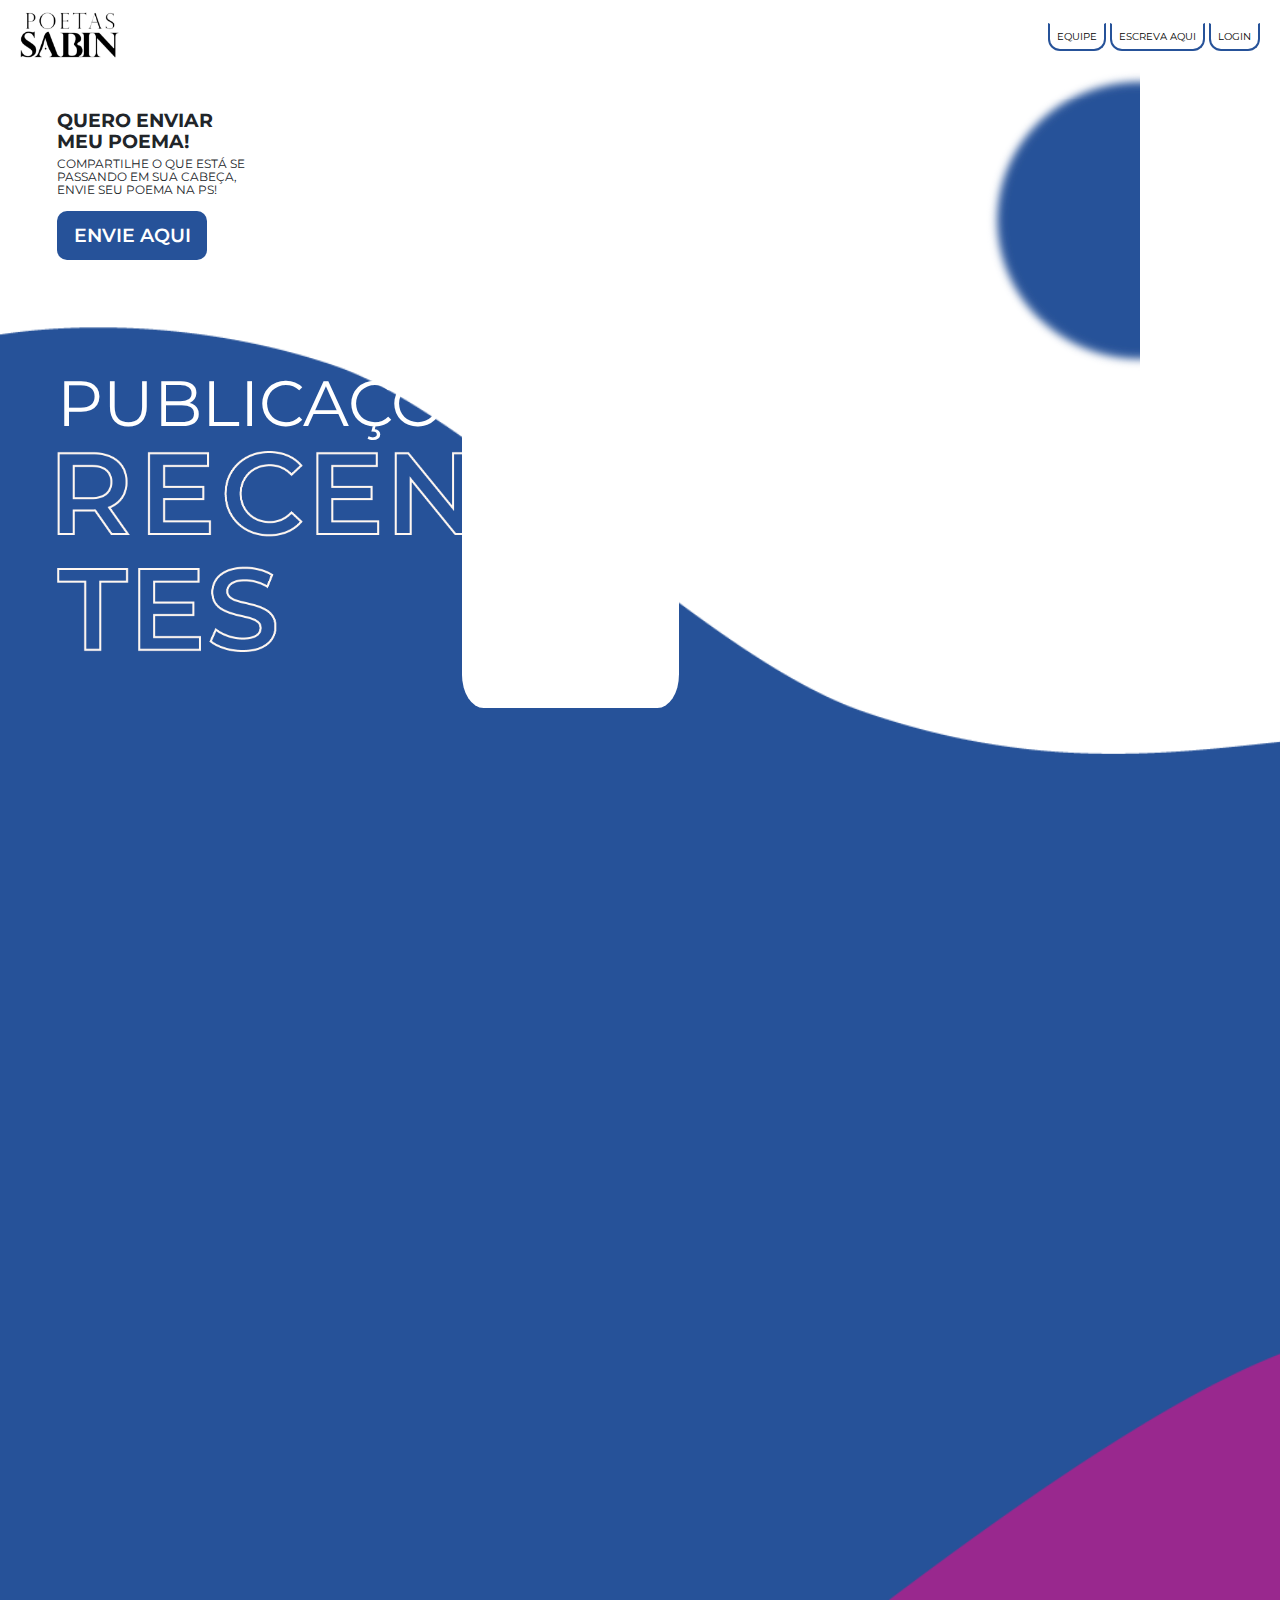
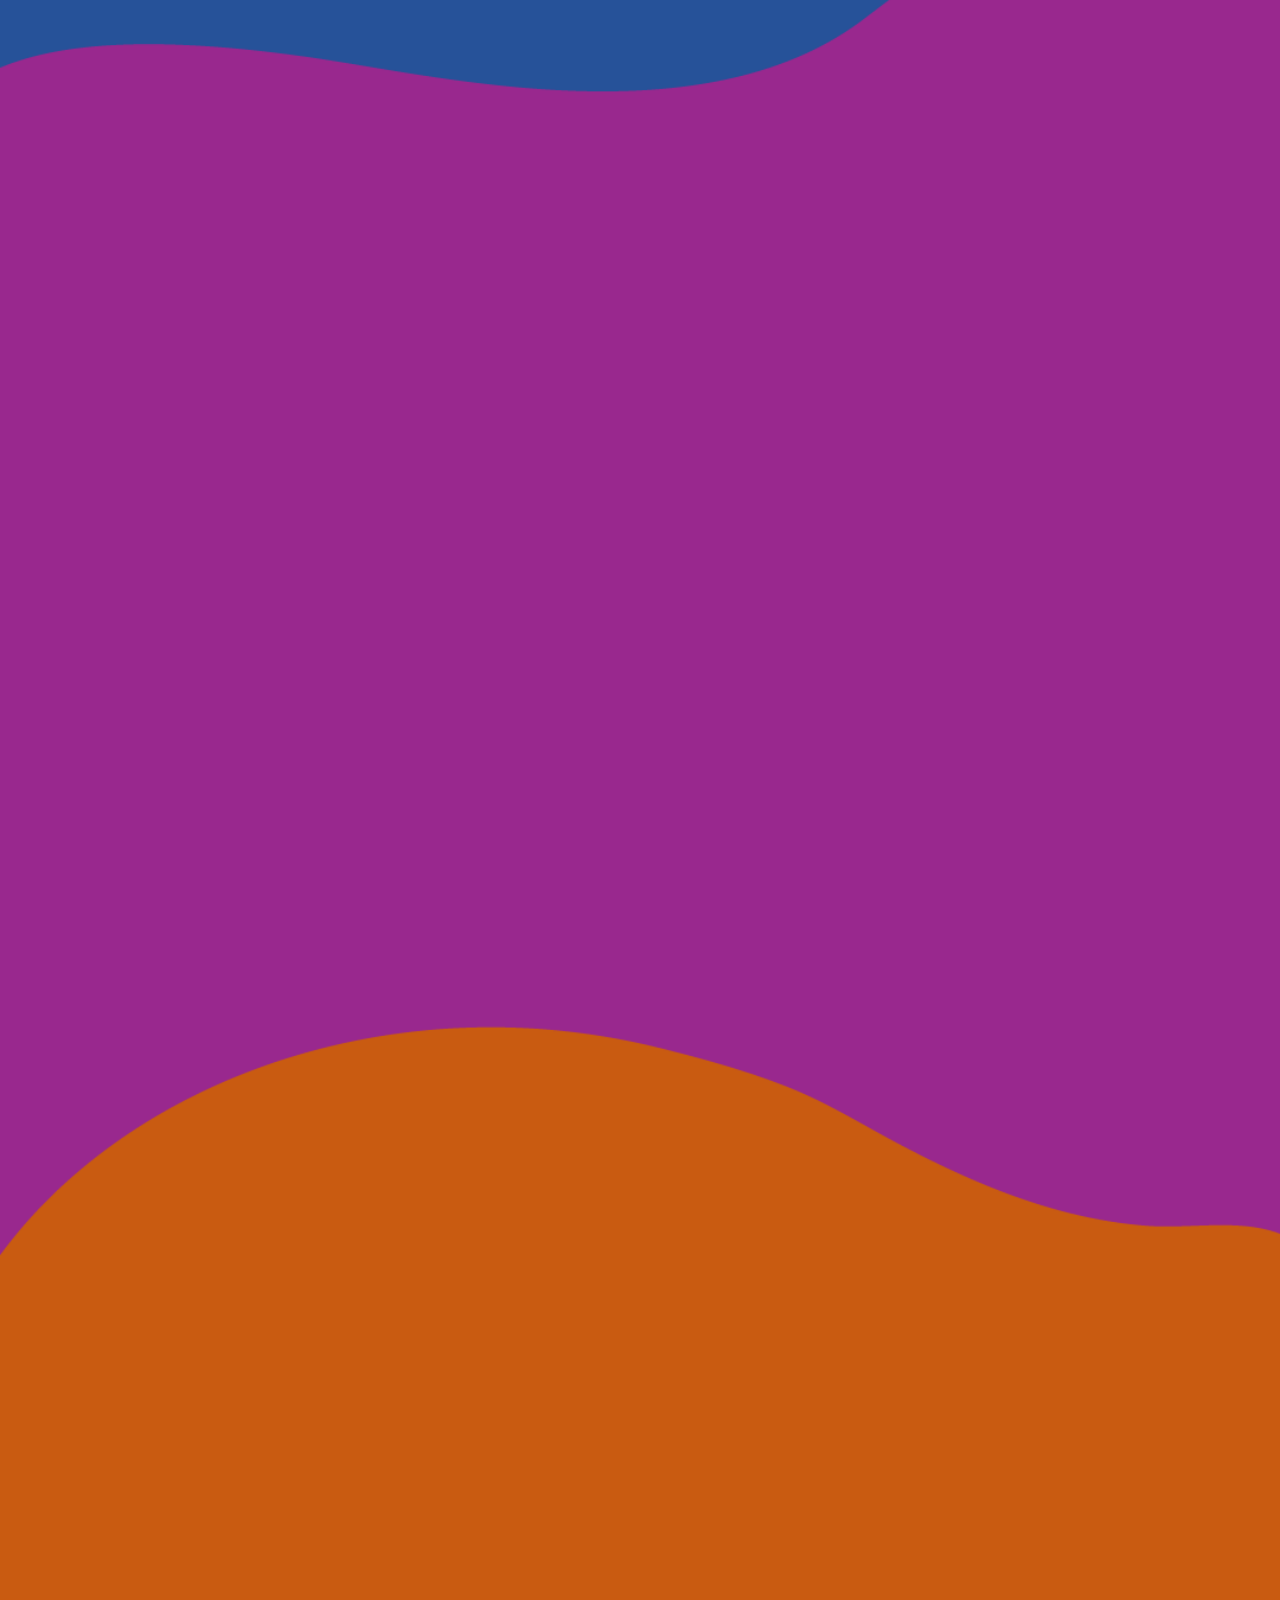
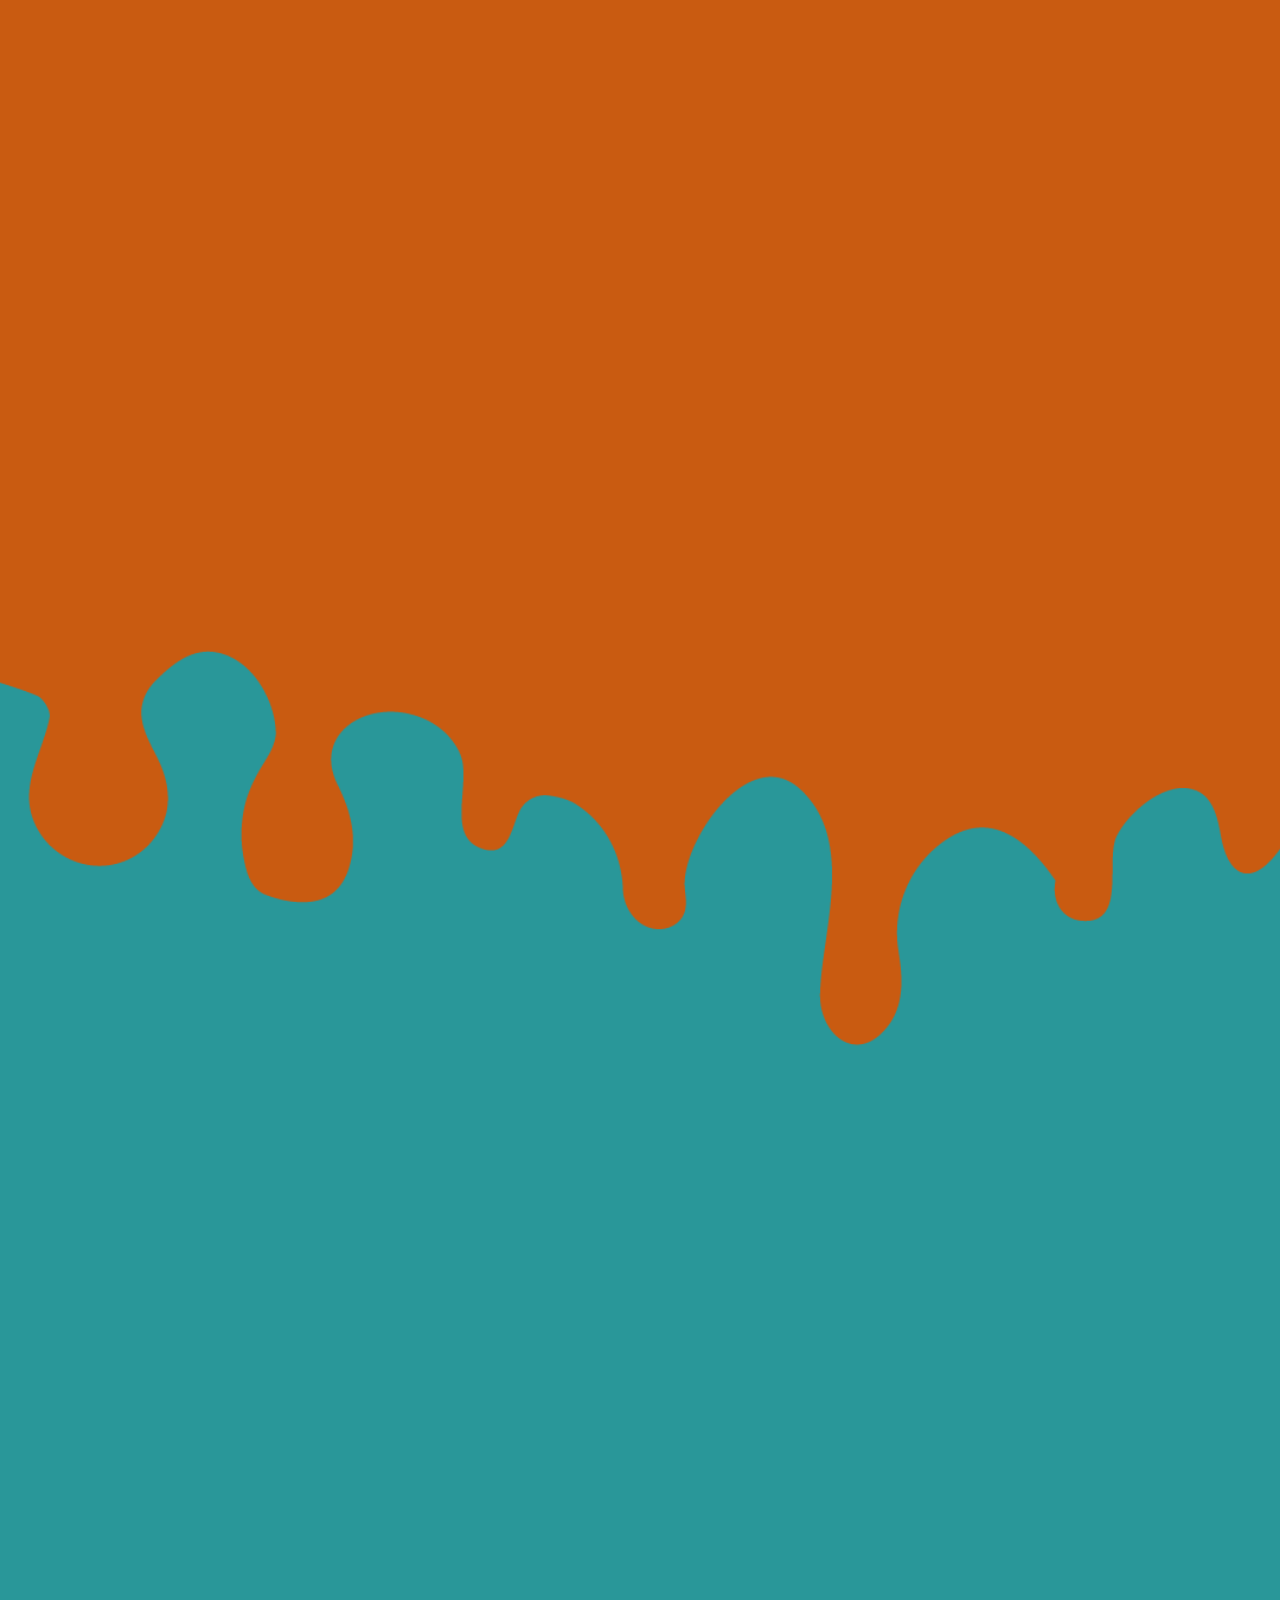
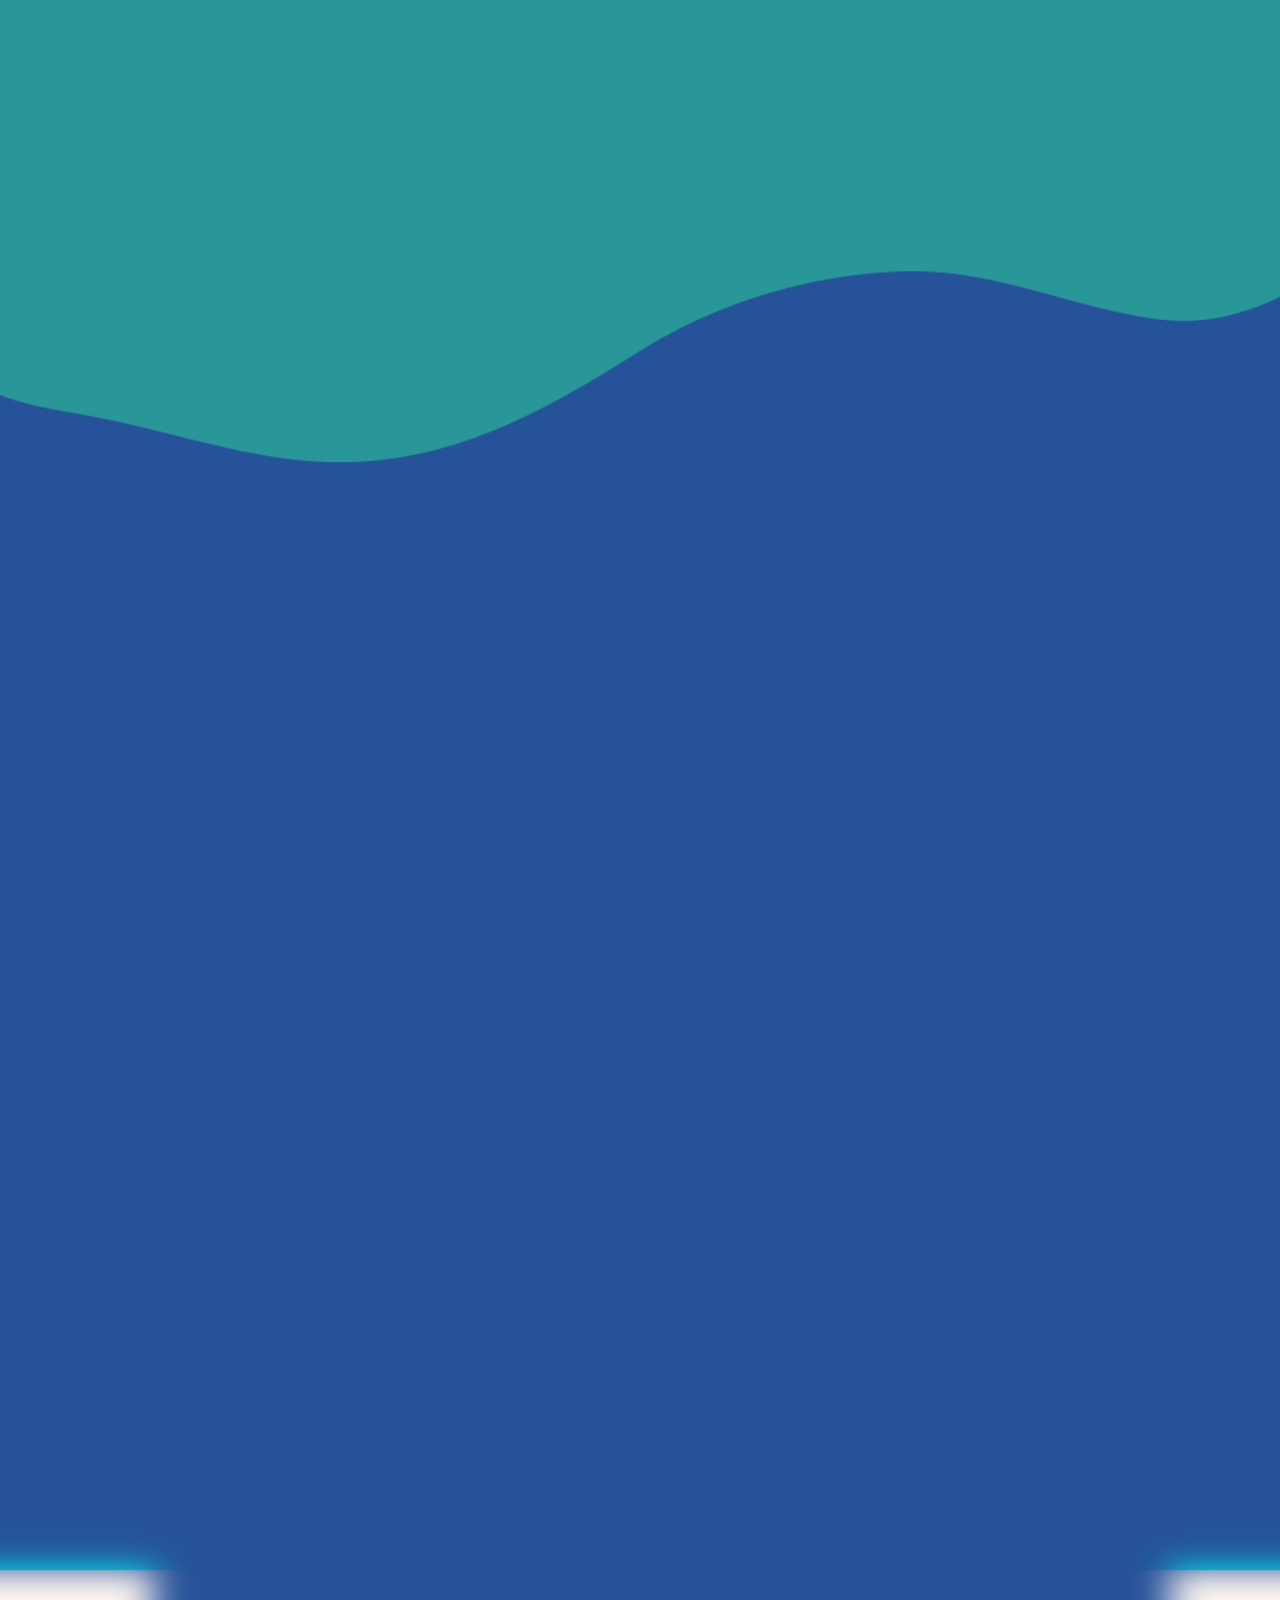
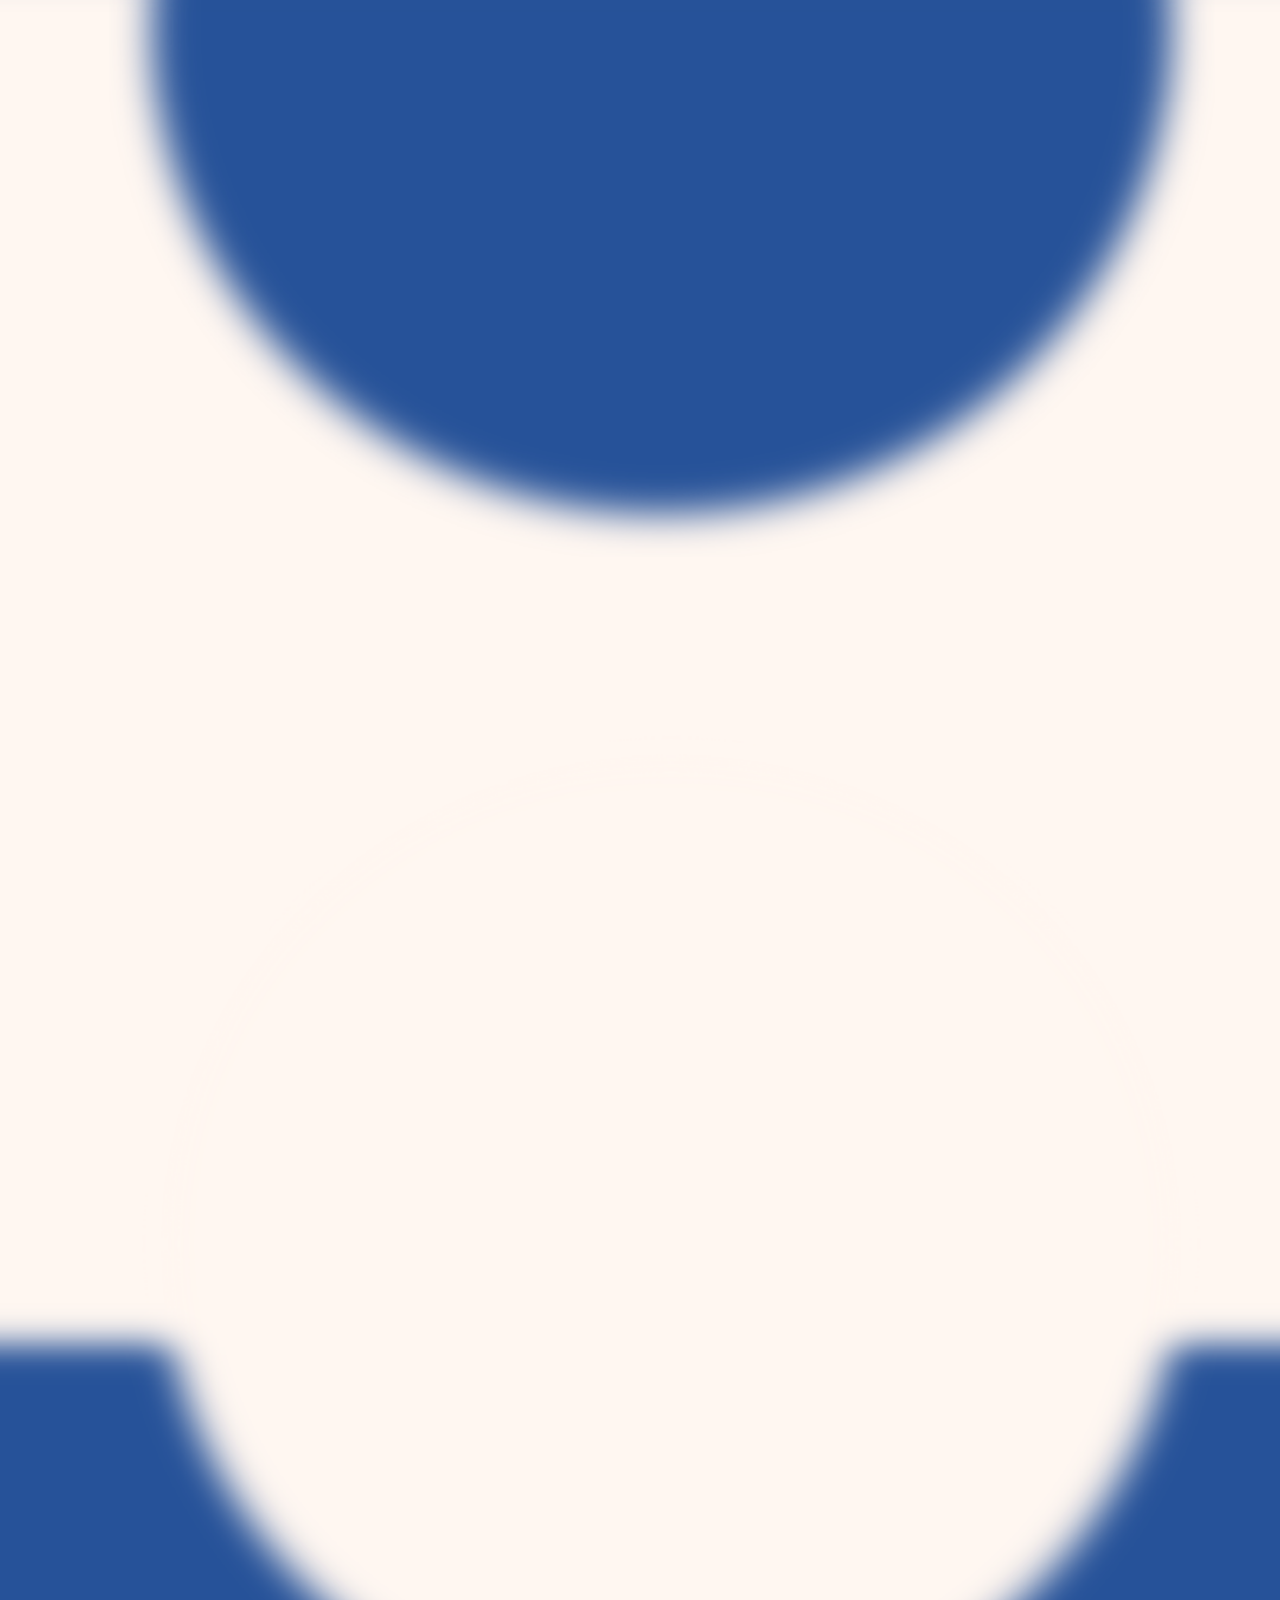
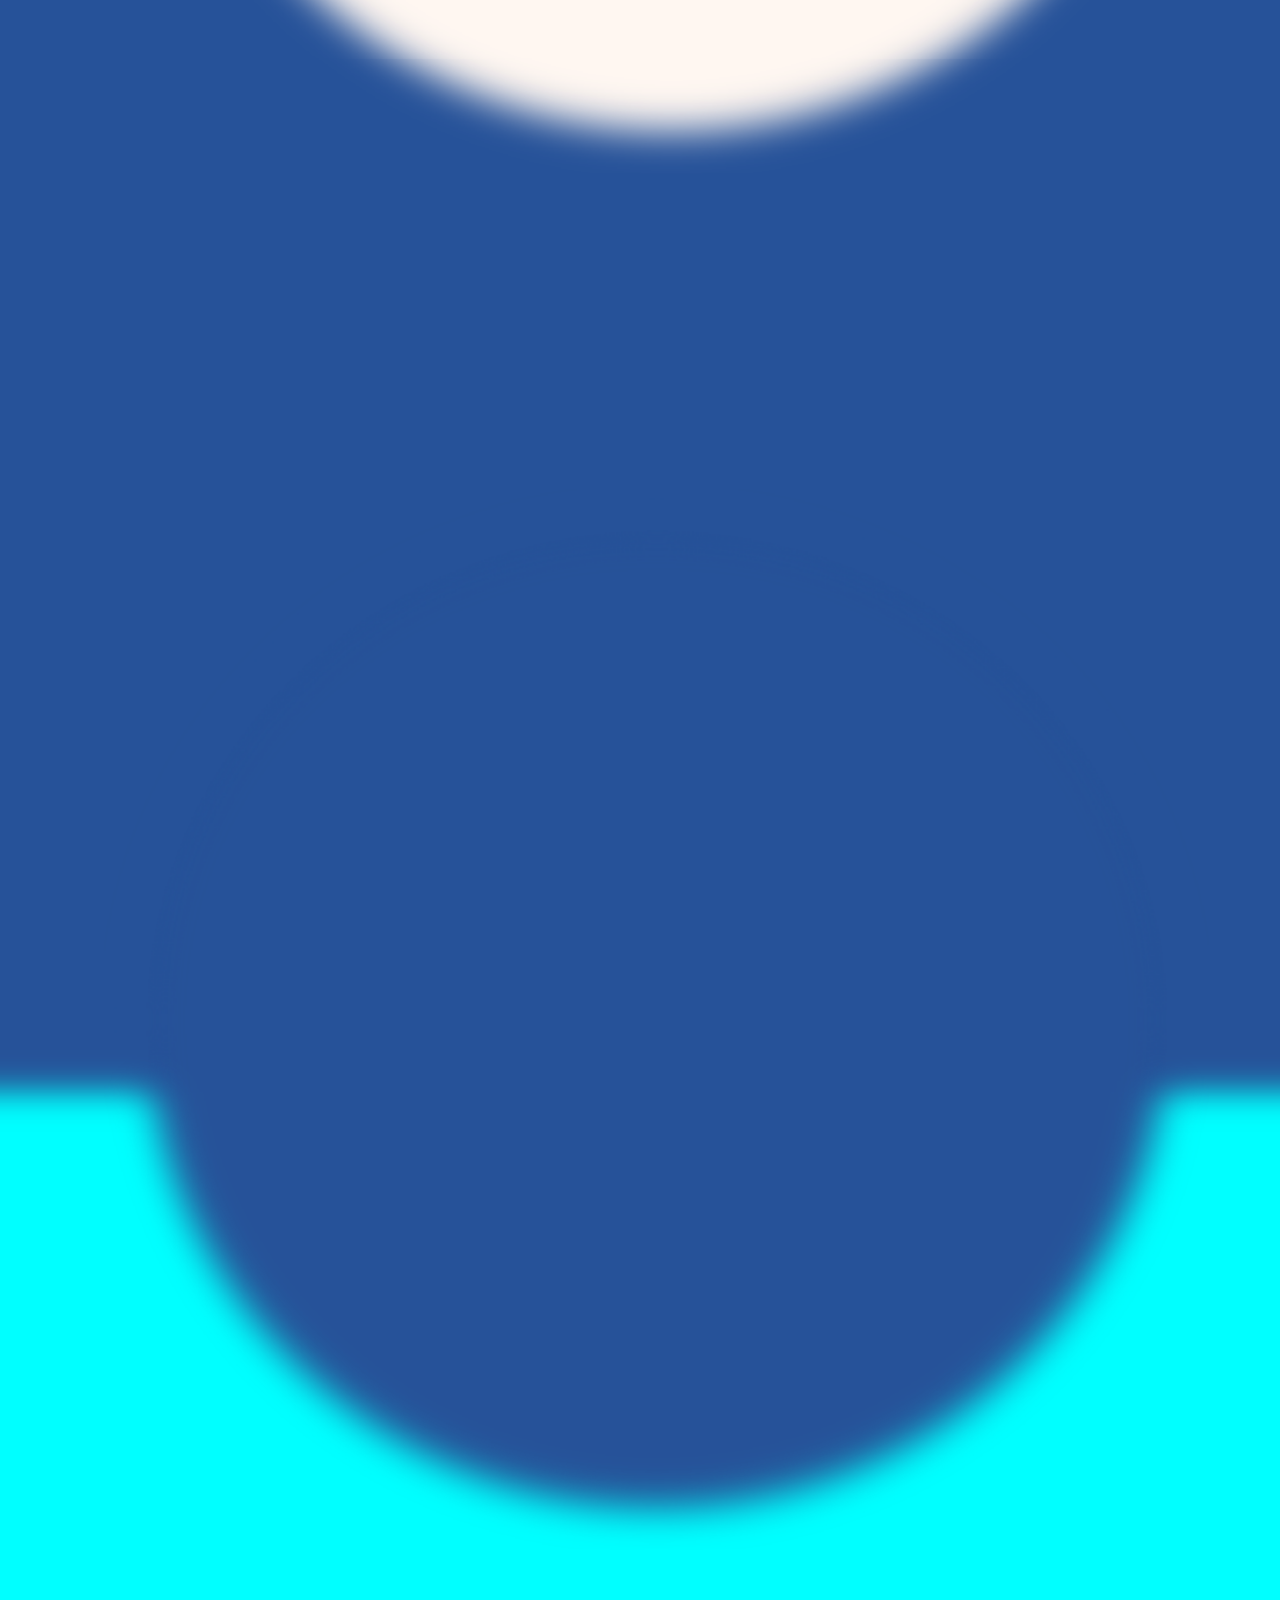
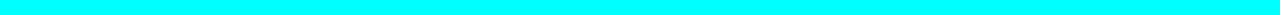
==== pssabin/index.html @ dc0da695 "part 1 quase completa" ====
<!DOCTYPE html>
<html lang="pt-BR">
  <head>
    <meta charset="UTF-8" />
    <meta name="viewport" content="width=device-width, initial-scale=1.0" />
    <title>PS Sabin</title>

    <link rel="shortcut icon" href="imagens/favicon.ico" type="image/x-icon" />
    <!--Media Queries-->
    <link rel="stylesheet" href="styles/style.css" media="all" />
    <link rel="stylesheet" href="styles/style.pc.css" />

    <!--Bootsstrap-->
    <link
      href="https://cdn.jsdelivr.net/npm/bootstrap@5.3.3/dist/css/bootstrap.min.css"
      rel="stylesheet"
      integrity="sha384-QWTKZyjpPEjISv5WaRU9OFeRpok6YctnYmDr5pNlyT2bRjXh0JMhjY6hW+ALEwIH"
      crossorigin="anonymous"
    />

    <!--Scripts-->
    <link rel="javascript" href="script/script.js" />
    <script
      src="https://cdn.jsdelivr.net/npm/bootstrap@5.3.3/dist/js/bootstrap.bundle.min.js"
      integrity="sha384-YvpcrYf0tY3lHB60NNkmXc5s9fDVZLESaAA55NDzOxhy9GkcIdslK1eN7N6jIeHz"
      crossorigin="anonymous"
    ></script>
    <!--Font-->
  </head>
  <body>
    <header>
      <div id="logo">
        <a href="index.html">
          <img src="imagens/pssabin.logo.png" alt="logo"
        /></a>
      </div>
      <div class="containernav">
        <nav>
          <a class="equipe" href="equipe.html">EQUIPE</a>
          <a class="escrevaaqui" href="escreva.aqui.html">ESCREVA AQUI</a>
          <a class="login" href="login.html">LOGIN</a>
        </nav>
      </div>
    </header>

    <main>
      <div class="container">
        <div class="containerpart1">
          <div class="qrenviar">
            <strong><p>QUERO ENVIAR MEU POEMA!</p></strong>
            <p>
              COMPARTILHE O QUE ESTÁ SE PASSANDO EM SUA CABEÇA, ENVIE SEU POEMA
              NA PS!
            </p>
            <div class="envieaqui">
              <a class="" href="escreva.aqui.html">ENVIE AQUI</a>
            </div>
          </div>
          <div class="circulo">
            <img class="circuloimg" src="imagens/circulo.png" alt="circulo" />
          </div>
        </div>
        <article class="poemasrecentes">
          <div class="containerpoemasrecentes">
            <div class="textrecentes">
              <span><p>PUBLICAÇÕES</p></span>
              <p><img src="imagens/Ativo 1.png" alt="recentes"></p>
            </div>
            
            <!--Area de poemas recentes para a landing page-->
          </div>
        </article>
        <div id="poemasrecentescontainer">
          <div id="poemasrecentesarea"></div>
        </div>
        <img id="imgfundo" src="imagens/imgfundo.png" alt="">
      </div>
      <!--<img id="ondaazul" src="imagens/onda azul.png" alt="onda azul">-->

      <article>
        <div class="conteiner"></div>
      </article>
      
    </main>
  </body>
  <script src="script/script.js"></script>
  <script>
    bttEnv.onclick = () => {
      if (estado === "on") {
        return true;
      } else if (estado === "off") {
        alert("Você precisa estar conectado a uma conta para enviar um poema.");
        location.assign("login.html");
        return false;
      }
    };
  </script>
</html>
---- pssabin/styles/style.css ----
@charset "UTF-8";
@import url('https://fonts.googleapis.com/css2?family=Montserrat:ital,wght@0,100..900;1,100..900&display=swap');

/*index*/

    * {
        margin: none;
        padding: none;
        font-family: "Montserrat", Arial, Helvetica, sans-serif;
        
    }

    div.container {
        padding: 0px;
        margin: 0px;
    }
    
    html, main{
        height: 100vh;
        width: 100%;
        
    }
    header{
        display: flex;
        justify-content: space-between;
        align-items: center;

        padding: 10px 20px 0px 20px;

        height: 60px;
    }


    div.containerheader {

        flex: row nowrap;

        justify-content: space-evenly;
        align-items: space-between;

    }
    div#logo > a{ 
        display: flex;
        text-decoration: none;
        
    }

    div.containernav {
        display: flex;
        wrap: nowrap;

    }
    #logo {

    }

    header > div.containernav > nav {
        
    }
    


    div#logo > a > img {

        width: 100px;
    
    }

    .escrevaaqui , .login , .equipe, .perfil {


        background-color: #ffffff;
        color: black;
        font-weight: normal;
        
        font-size: 0.6em;
        line-height: 2em;
        text-decoration: none;
        padding: 7px;

        border-top: #ffffff 1px solid;
        border-right: #265299 2.5px solid;
        border-bottom: #265299 2.5px solid;
        border-left: #265299 2.5px solid;
        border-radius: 0px 0px 12px 12px;
        
    }
    div.containerpart1{
        display: flex;
        flex-flow: row nowrap;
        justify-content: space-between;
    }


    div.circulo{
        display: flex;
        flex-flow: row nowrap;
        justify-content: end;

        width: 100%;
        
        
    }
    .circuloimg {

        width: 162px;
    }
    div.qrenviar{
       

        font-size: 1.2em;
        width: 180px;
        margin-left: 5%;
        line-height: 1.1em;
        
    }
    
    div.qrenviar > strong > p {
        

        margin-top: 50px;
        font-size: 1em;
        width: 180px;
        line-height: 1.1em;
        
    }
    div.qrenviar > p {
        
        
        position: relative;
        top: -10px;
        font-size: 0.6em;
        width: 190px;
        line-height: 1.1em;
        margin-bottom: 5px;
        
    }
    
    .envieaqui {
        background-color: #265299;
        color: #ffffff;
        display: inline-block;
        width: 150px;
        
        text-align: center;
        
        font-weight: 600;
        font-size: 1em;
        line-height: 1em;
        text-decoration: none;
        padding: 15px;
        border-radius: 10px;
    }

    div.envieaqui > a {
        text-decoration: none;
        color: #ffffff;
    }
    #imgfundo{
        position: absolute;
        width: 100%;
        
        transform: translateY(-420px);
        z-index: 0;
    }
    
    article.poemasrecentes{


        display: flex;
        height: 1px;
        z-index: 1;

    }
    div.containerpoemasrecentes {
        flex-basis: auto;
        
        width: 100%;
        height: 200px;
        z-index: 1;
        
        padding-left: 5%;
        transform: translateY(-25px);

    }
    div.textrecentes > span > p { 

        font-size: 5vw;

        margin-bottom: 0px;
        color: #ffffff;
    }
    div.textrecentes > p >img { 
        width: 38%;
    }


    div#poemasrecentescontainer{
        display: flex;
        align-items: center;
        justify-content: center;

        width: 100%;
        height: 320px;

        z-index: 1;
    }

    #poemasrecentesarea{

        align-content: stretch;

        background-color: #ffffff;
        width: 217px;
        height: 334px;
        border-radius: 10%;


        z-index: 1;
    }

    /*Escreva Aqui*/

    .containerlogin{

        display: flex;
        justify-content: center;
        align-items: center;

        margin-top: 50px;

    }



    /*.circulo{
        background-color: #265299;
        width: 300px;
        height: 300px;
        border-radius: 50% 0% 0% 50%;
        display: flex;
        align-items: center;

        position: relative;
        top: -640px;
        left: 200px;
        
        
         */
---- pssabin/styles/style.pc.css ----
@charset "UTF-8";

@media screen and (min-width: 992px){

    html {
        background-color: aqua;
    }
}
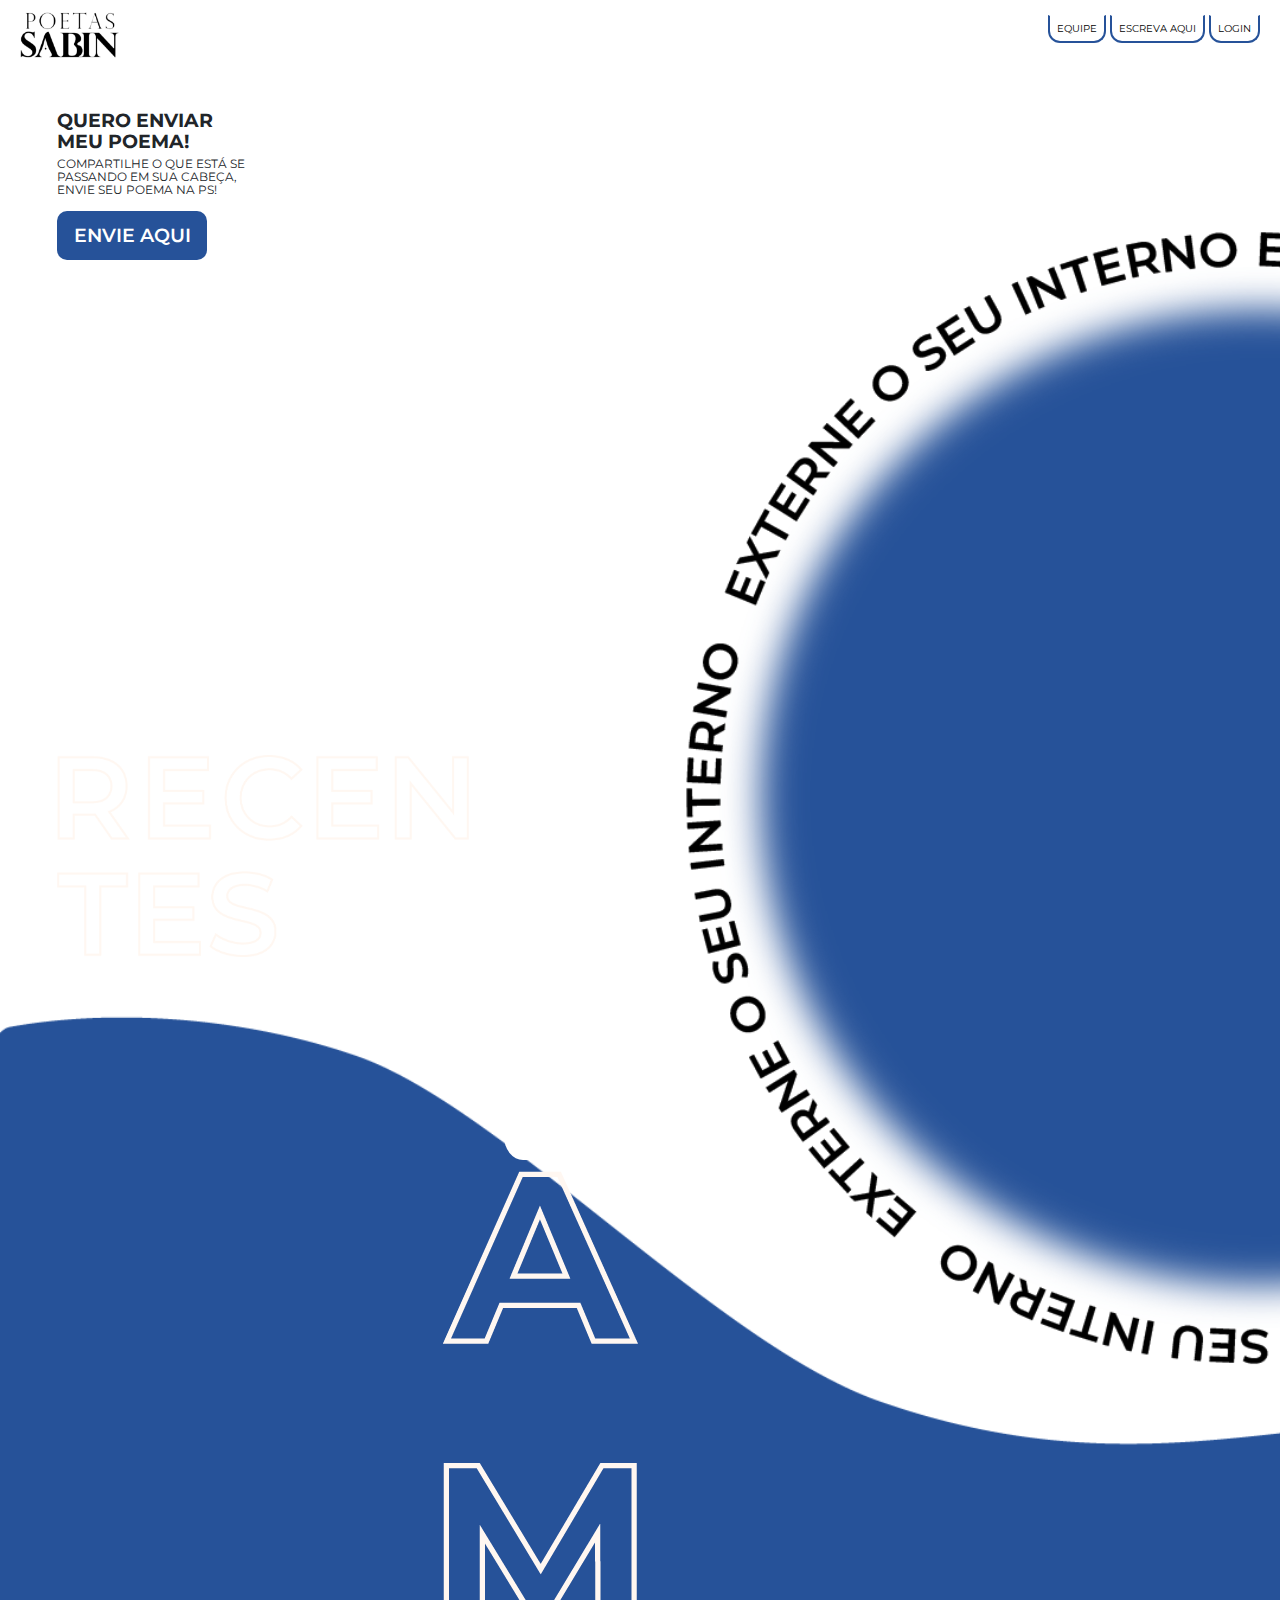
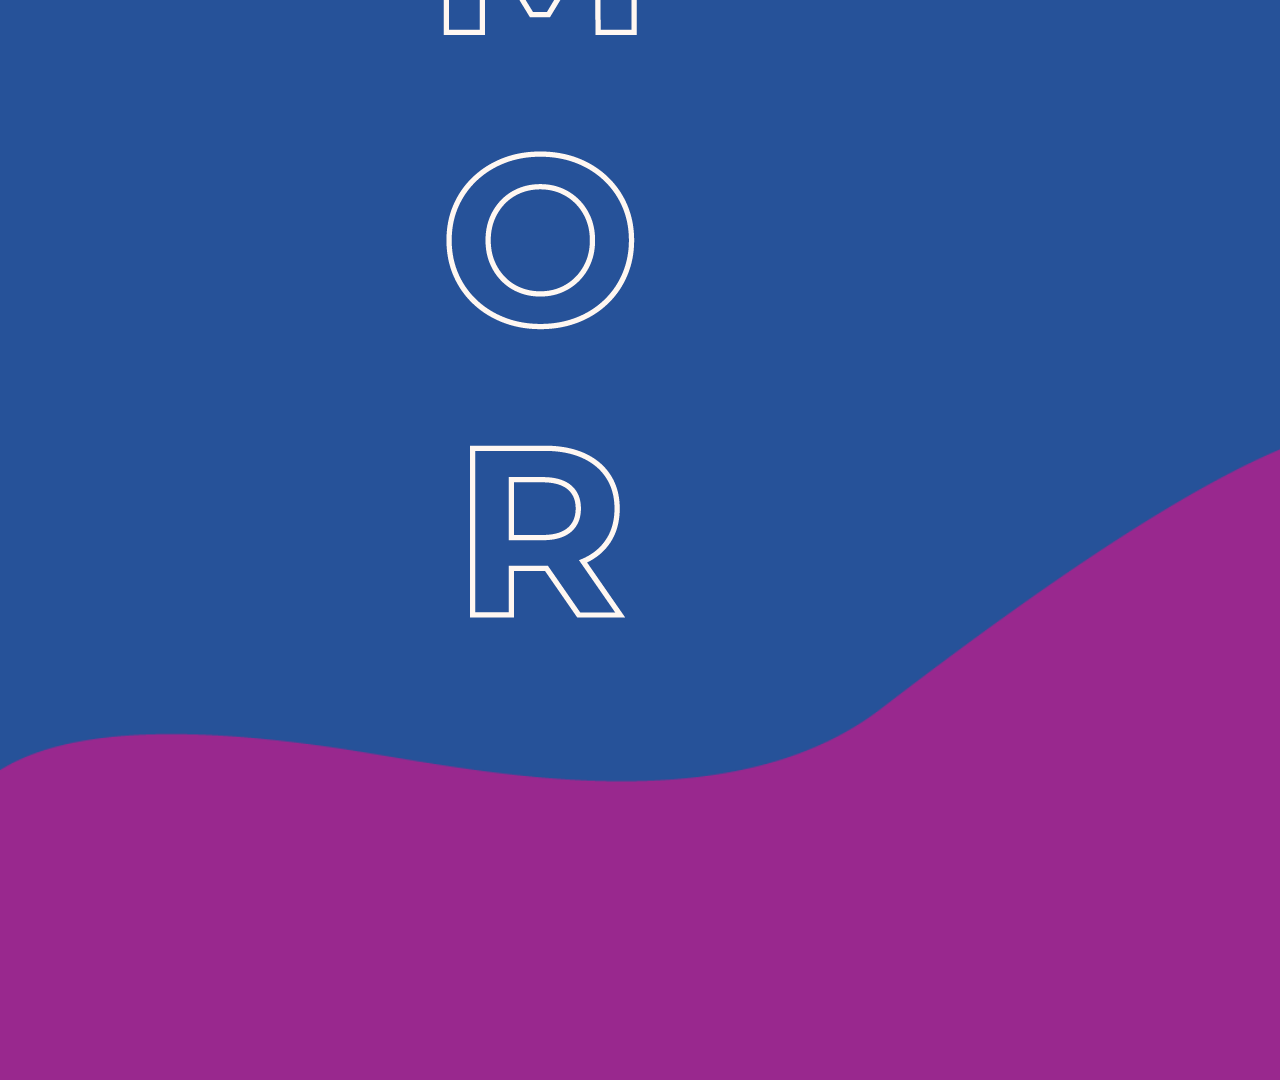
==== commit 8e869a1c: "alteracao no nav" ====
--- a/pssabin/index.html
+++ b/pssabin/index.html
@@ -36,63 +36,73 @@
       </div>
       <div class="containernav">
         <nav>
-          <a class="equipe" href="equipe.html">EQUIPE</a>
-          <a class="escrevaaqui" href="escreva.aqui.html">ESCREVA AQUI</a>
-          <a class="login" href="login.html">LOGIN</a>
+          <ul>
+            <li><a class="equipe" href="equipe.html">EQUIPE</a></li>
+            <li><a class="escrevaaqui" href="escreva.aqui.html">ESCREVA AQUI</a></li>
+            <li><a class="login" href="login.html">LOGIN</a></li>
+            
+          </ul>
         </nav>
       </div>
     </header>
 
     <main>
-      <div class="container">
-        <div class="containerpart1">
-          <div class="qrenviar">
-            <strong><p>QUERO ENVIAR MEU POEMA!</p></strong>
-            <p>
-              COMPARTILHE O QUE ESTÁ SE PASSANDO EM SUA CABEÇA, ENVIE SEU POEMA
-              NA PS!
-            </p>
-            <div class="envieaqui">
-              <a class="" href="escreva.aqui.html">ENVIE AQUI</a>
+        <div class="container">
+          <div class="containerpart1">
+            <div class="qrenviar">
+              <strong><p>QUERO ENVIAR MEU POEMA!</p></strong>
+              <p>
+                COMPARTILHE O QUE ESTÁ SE PASSANDO EM SUA CABEÇA, ENVIE SEU POEMA
+                NA PS!
+              </p>
+              <div class="envieaqui">
+                <a class="" href="escreva.aqui.html">ENVIE AQUI</a>
+              </div>
             </div>
           </div>
-          <div class="circulo">
-            <img class="circuloimg" src="imagens/circulo.png" alt="circulo" />
-          </div>
+          <article class="poemasrecentes">
+            <div class="containerpoemasrecentes">
+              <div class="textrecentes">
+                <span><p>PUBLICAÇÕES</p></span>
+                <p><img src="imagens/Ativo 1.png" alt="recentes"></p>
+                <div id="poemasrecentescontainer">
+                  <!--Area de poemas recentes para a landing page-->
+                  <div id="poemasrecentesarea"></div>
+                </div>
+              </div>
+            </div>
+          </article>
         </div>
-        <article class="poemasrecentes">
-          <div class="containerpoemasrecentes">
-            <div class="textrecentes">
-              <span><p>PUBLICAÇÕES</p></span>
-              <p><img src="imagens/Ativo 1.png" alt="recentes"></p>
+        <article class="poemasamor">
+          <div class="containerpoemasamor">
+            <div class="textamor">
+              <img src="imagens/1x/amorobjeto.png" alt="amor">
+              <div id="poemasmaorcontainer">
+                <!--Area de poemas recentes para a landing page-->
+                <div id="poemasamor"></div>
+              </div>
             </div>
-            
-            <!--Area de poemas recentes para a landing page-->
           </div>
         </article>
-        <div id="poemasrecentescontainer">
-          <div id="poemasrecentesarea"></div>
-        </div>
-        <img id="imgfundo" src="imagens/imgfundo.png" alt="">
-      </div>
-      <!--<img id="ondaazul" src="imagens/onda azul.png" alt="onda azul">-->
 
       <article>
         <div class="conteiner"></div>
       </article>
       
     </main>
+    <script src="script/script.js"></script>
+    <script>
+      bttEnv.onclick = () => {
+        if (estado === "on") {
+          return true;
+        } else if (estado === "off") {
+          alert(
+            "Você precisa estar conectado a uma conta para enviar um poema."
+          );
+          location.assign("login.html");
+          return false;
+        }
+      };
+    </script>
   </body>
-  <script src="script/script.js"></script>
-  <script>
-    bttEnv.onclick = () => {
-      if (estado === "on") {
-        return true;
-      } else if (estado === "off") {
-        alert("Você precisa estar conectado a uma conta para enviar um poema.");
-        location.assign("login.html");
-        return false;
-      }
-    };
-  </script>
 </html>
--- a/pssabin/styles/style.css
+++ b/pssabin/styles/style.css
@@ -7,19 +7,21 @@
         margin: none;
         padding: none;
         font-family: "Montserrat", Arial, Helvetica, sans-serif;
-        
+    }
+
+    body{
+        background-image: url(../imagens/1x/imgPrancheta\ 7.png);
+        background-size: cover;
+        background-repeat: no-repeat;
     }
 
     div.container {
         padding: 0px;
         margin: 0px;
     }
-    
-    html, main{
-        height: 100vh;
-        width: 100%;
-        
-    }
+
+    /*Header*/ 
+
     header{
         display: flex;
         justify-content: space-between;
@@ -32,43 +34,34 @@
 
 
     div.containerheader {
-
         flex: row nowrap;
 
         justify-content: space-evenly;
         align-items: space-between;
 
     }
+
     div#logo > a{ 
         display: flex;
         text-decoration: none;
-        
     }
 
     div.containernav {
         display: flex;
         wrap: nowrap;
-
-    }
-    #logo {
-
-    }
-
-    header > div.containernav > nav {
-        
-    }
-    
-
+    }
+
+    header > div.containernav > nav > ul > li {
+        list-style: none;
+        display: inline-block;
+    }
 
     div#logo > a > img {
-
         width: 100px;
-    
-    }
+    }
+
 
     .escrevaaqui , .login , .equipe, .perfil {
-
-
         background-color: #ffffff;
         color: black;
         font-weight: normal;
@@ -83,57 +76,36 @@
         border-bottom: #265299 2.5px solid;
         border-left: #265299 2.5px solid;
         border-radius: 0px 0px 12px 12px;
-        
-    }
+    }
+
     div.containerpart1{
         display: flex;
         flex-flow: row nowrap;
         justify-content: space-between;
     }
 
-
-    div.circulo{
-        display: flex;
-        flex-flow: row nowrap;
-        justify-content: end;
-
-        width: 100%;
-        
-        
-    }
-    .circuloimg {
-
-        width: 162px;
-    }
+    /*Quero Enviar*/
+
     div.qrenviar{
-       
-
         font-size: 1.2em;
         width: 180px;
         margin-left: 5%;
         line-height: 1.1em;
-        
     }
     
     div.qrenviar > strong > p {
-        
-
         margin-top: 50px;
         font-size: 1em;
         width: 180px;
         line-height: 1.1em;
-        
     }
     div.qrenviar > p {
-        
-        
         position: relative;
         top: -10px;
         font-size: 0.6em;
         width: 190px;
         line-height: 1.1em;
         margin-bottom: 5px;
-        
     }
     
     .envieaqui {
@@ -163,26 +135,25 @@
         transform: translateY(-420px);
         z-index: 0;
     }
+
+    /* Poemas Recentes*/
     
     article.poemasrecentes{
-
-
-        display: flex;
-        height: 1px;
-        z-index: 1;
-
-    }
+        display: flex;
+        flex-flow: column;
+        height: 500px;
+        z-index: 1;
+    }
+
     div.containerpoemasrecentes {
-        flex-basis: auto;
-        
         width: 100%;
-        height: 200px;
+        height: 250px;
         z-index: 1;
         
         padding-left: 5%;
-        transform: translateY(-25px);
-
-    }
+        padding-top: 35%;
+    }
+
     div.textrecentes > span > p { 
 
         font-size: 5vw;
@@ -190,45 +161,42 @@
         margin-bottom: 0px;
         color: #ffffff;
     }
-    div.textrecentes > p >img { 
+
+    div.textrecentes > p > img { 
         width: 38%;
     }
 
-
     div#poemasrecentescontainer{
         display: flex;
         align-items: center;
         justify-content: center;
 
         width: 100%;
-        height: 320px;
+        height: 15vh;
+
 
         z-index: 1;
     }
 
     #poemasrecentesarea{
-
-        align-content: stretch;
+        flex-basis: auto;
 
         background-color: #ffffff;
-        width: 217px;
-        height: 334px;
+        width: 190px;
+        height: 240px;
         border-radius: 10%;
 
-
         z-index: 1;
     }
 
     /*Escreva Aqui*/
 
     .containerlogin{
-
         display: flex;
         justify-content: center;
         align-items: center;
 
         margin-top: 50px;
-
     }
 
 
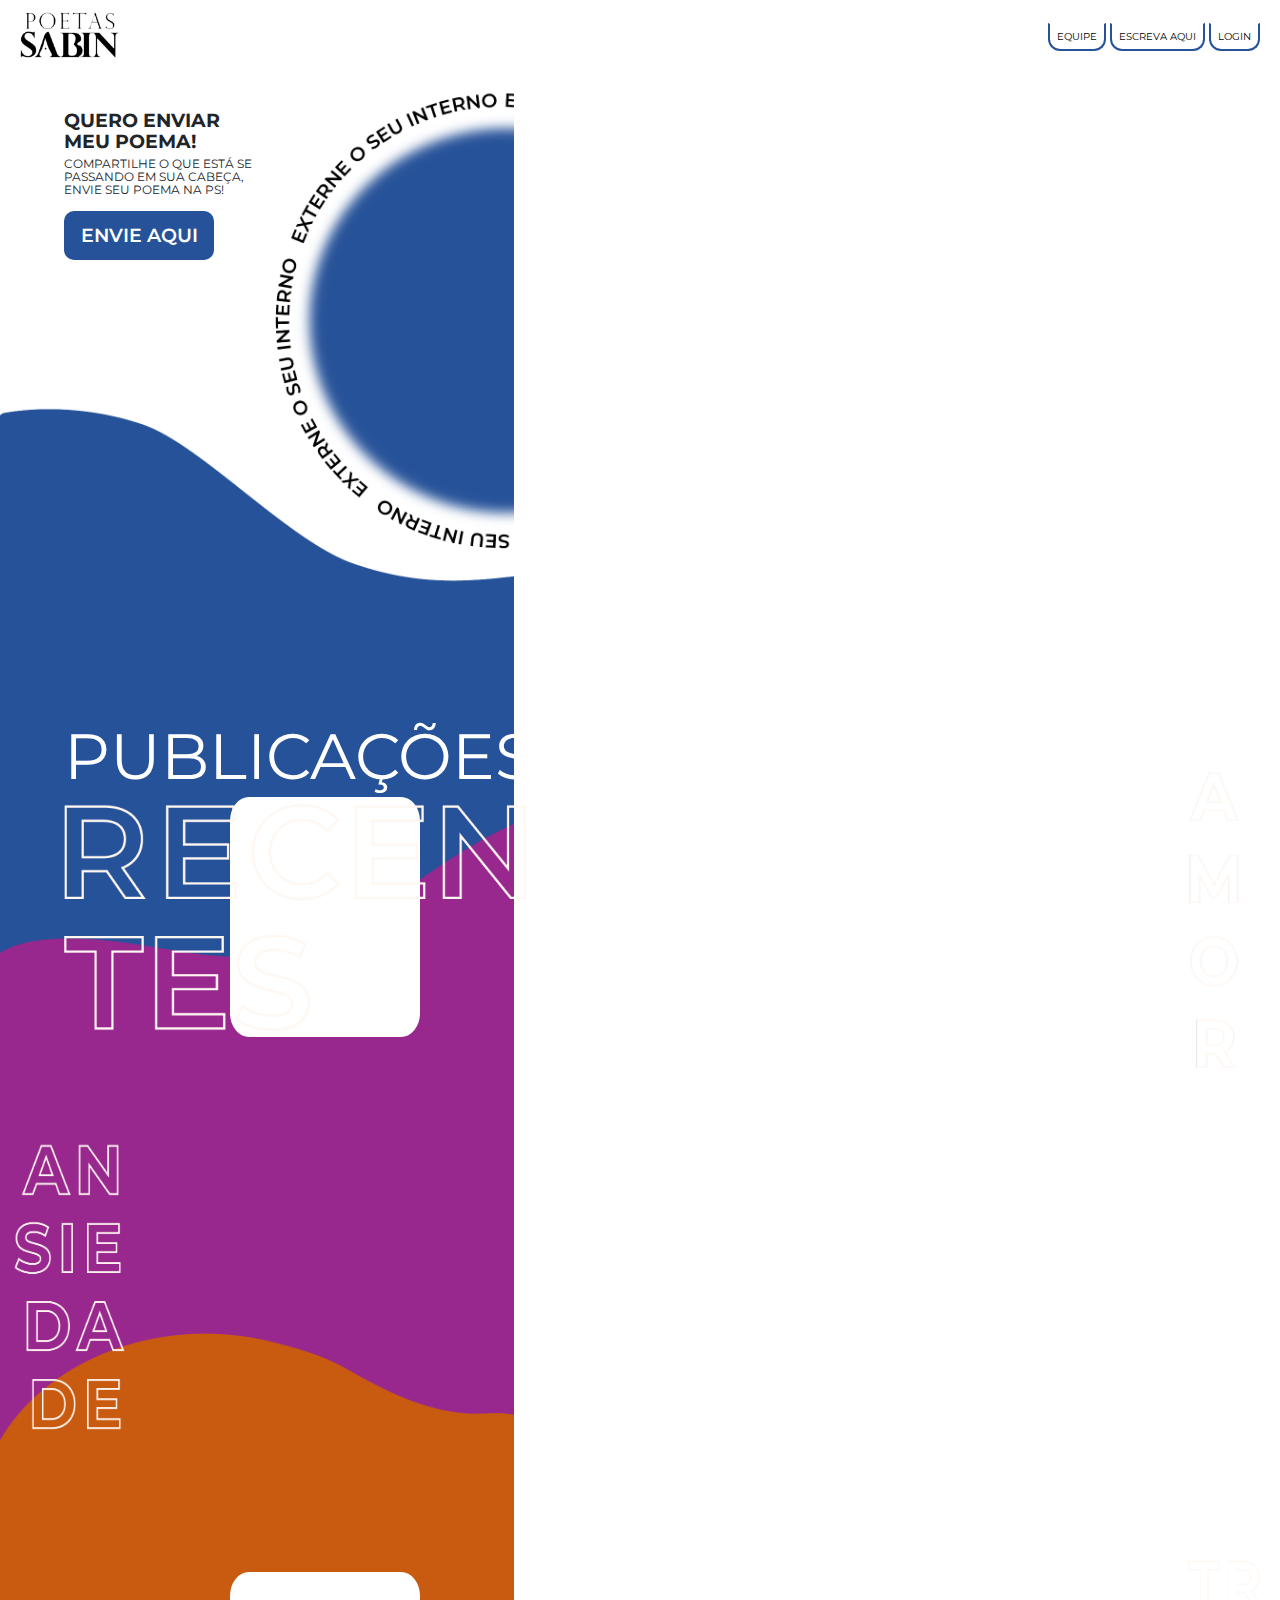
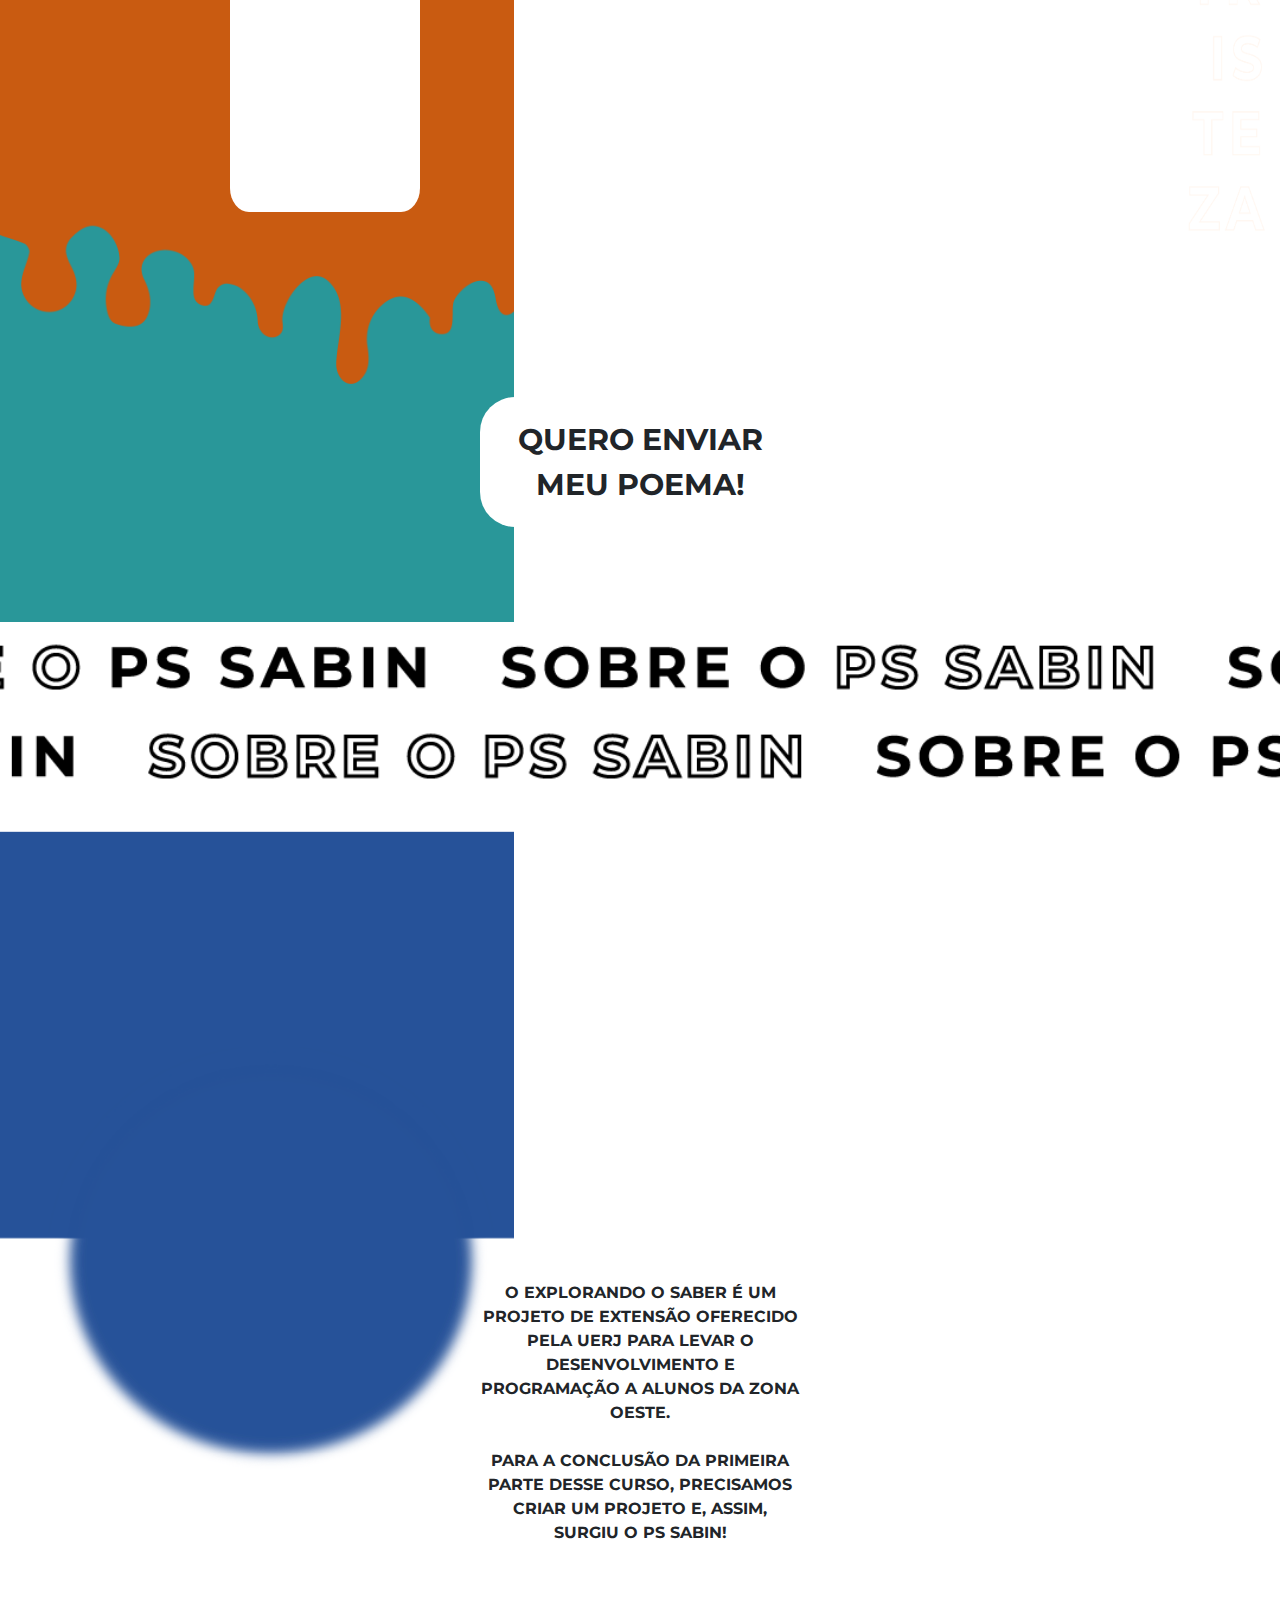
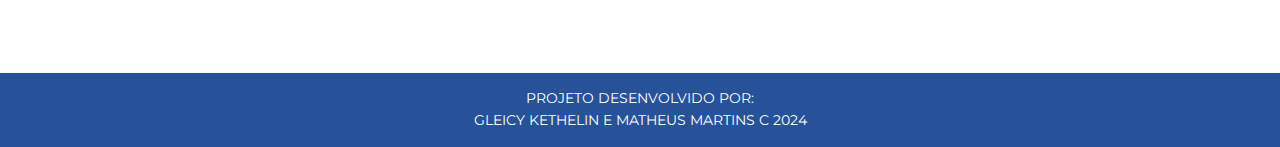
==== commit ac4939db: "landing page pronta" ====
--- a/pssabin/index.html
+++ b/pssabin/index.html
@@ -7,7 +7,9 @@
 
     <link rel="shortcut icon" href="imagens/favicon.ico" type="image/x-icon" />
     <!--Media Queries-->
-    <link rel="stylesheet" href="styles/style.css" media="all" />
+    <link rel="stylesheet" href="styles/style.css" media="screen"/>
+    <link rel="stylesheet" href="styles/style_s20.css" media="screen"/>
+
     <link rel="stylesheet" href="styles/style.pc.css" />
 
     <!--Bootsstrap-->
@@ -47,7 +49,6 @@
     </header>
 
     <main>
-        <div class="container">
           <div class="containerpart1">
             <div class="qrenviar">
               <strong><p>QUERO ENVIAR MEU POEMA!</p></strong>
@@ -70,26 +71,58 @@
                   <div id="poemasrecentesarea"></div>
                 </div>
               </div>
-            </div>
           </article>
         </div>
         <article class="poemasamor">
           <div class="containerpoemasamor">
             <div class="textamor">
-              <img src="imagens/1x/amorobjeto.png" alt="amor">
-              <div id="poemasmaorcontainer">
-                <!--Area de poemas recentes para a landing page-->
-                <div id="poemasamor"></div>
-              </div>
+              <img src="imagens/amorobjeto.png" alt="amor">
+            </div>
+            <div id="poemasamorcontainer">
+              <!--Area de poemas recentes para a landing page-->
+              <div id="poemasamor"></div>
             </div>
           </div>
         </article>
 
-      <article>
-        <div class="conteiner"></div>
-      </article>
+        <article class="poemasansiedade">
+          <div class="containerpoemasansiedade">
+            <div class="textansiedade">
+              <img src="imagens/ansiedadeobjeto.png" alt="ansiedade">
+            </div>
+            <div id="poemasansiedadecontainer">
+              <!--Area de poemas recentes para a landing page-->
+              <div id="poemasansiedade"></div>
+            </div>
+          </div>
+        </article>
+
+        <article class="poemastristeza">
+          <div class="containerpoemastristeza">
+            <div class="texttristeza">
+              <img src="imagens/1x/tristezaobjeto.png" alt="tristeza">
+            </div>
+            <div id="poemastristezacontainer">
+              <!--Area de poemas recentes para a landing page-->
+              <div id="poemastristeza"></div>
+            </div>
+          </div>
+        </article>
+        <div class="containerbuttonqueroenviar">
+          <div class="buttonqueroenviar">
+            <p>QUERO ENVIAR<br>MEU POEMA!</p>
+          </div>
+        </div>
+        <img class="imgsobreops" src="imagens/1x/imgPrancheta 1.png" alt="sobre o pssabin">
+        <section class="comosurgiu">
+          <p class="comosurgiutext">COMO <br> SURGIU?</p>
+          <p class="projetotext">O EXPLORANDO O SABER É UM PROJETO DE EXTENSÃO OFERECIDO PELA UERJ PARA LEVAR O DESENVOLVIMENTO E PROGRAMAÇÃO A ALUNOS DA ZONA OESTE. <br><br> PARA A CONCLUSÃO DA PRIMEIRA PARTE DESSE CURSO, PRECISAMOS CRIAR UM PROJETO E, ASSIM, SURGIU O PS SABIN!</p>
+        </section>
       
     </main>
+    <footer>
+        <p>PROJETO DESENVOLVIDO POR:<br><a href="https://www.instagram.com/gleicykethelin" target="_blank">GLEICY KETHELIN</a> E <a href="https://www.instagram.com/immath_v7">MATHEUS MARTINS </a> C 2024</p>
+    </footer>
     <script src="script/script.js"></script>
     <script>
       bttEnv.onclick = () => {
--- a/pssabin/styles/style_s20.css
+++ b/pssabin/styles/style_s20.css
@@ -0,0 +1,476 @@
+@charset "UTF-8";
+
+@media screen and (min-width: 380px) {
+/*index*/
+
+    * {
+        margin: none;
+        padding: none;
+        font-family: "Montserrat", Arial, Helvetica, sans-serif;
+    }
+
+    body{
+        background-image: url(../imagens/1x/imgPrancheta\ 7.png);
+        background-size: contain;
+        background-repeat: no-repeat;
+        background-color: #ff0000;
+    }
+
+    div.container {
+        padding: 0px;
+        margin: 0px;
+    }
+
+    /*Header*/ 
+
+    header{
+        display: flex;
+        justify-content: space-between;
+        align-items: center;
+
+        padding: 10px 20px 0px 20px;
+
+        height: 60px;
+    }
+
+
+    div.containerheader {
+        flex: row nowrap;
+
+        justify-content: space-evenly;
+        align-items: space-between;
+
+    }
+
+    div#logo > a{ 
+        display: flex;
+        text-decoration: none;
+    }
+
+    div.containernav {
+        display: flex;
+        wrap: nowrap;
+    }
+
+    header > div.containernav > nav > ul > li {
+        list-style: none;
+        display: inline-block;
+        
+        margin: 0px;
+    }
+
+    header > div.containernav > nav > ul {
+        margin-bottom: 0px;
+        padding-left: 0px;
+    }
+
+    div#logo > a > img {
+        width: 100px;
+    }
+    nav {
+    }
+
+    .escrevaaqui , .login , .equipe, .perfil {
+        background-color: #ffffff;
+        color: black;
+        font-weight: normal;
+        
+        font-size: 0.6em;
+        line-height: 2em;
+        text-decoration: none;
+        padding: 7px;
+
+        border-top: #ffffff 1px solid;
+        border-right: #265299 2.5px solid;
+        border-bottom: #265299 2.5px solid;
+        border-left: #265299 2.5px solid;
+        border-radius: 0px 0px 12px 12px;
+    }
+
+    div.containerpart1{
+        display: flex;
+        flex-flow: row nowrap;
+        justify-content: space-between;
+    }
+
+    /*Quero Enviar*/
+
+    div.qrenviar{
+        font-size: 1.2em;
+        width: 180px;
+        margin-left: 5%;
+        line-height: 1.1em;
+    }
+    
+    div.qrenviar > strong > p {
+        margin-top: 50px;
+        font-size: 1em;
+        width: 180px;
+        line-height: 1.1em;
+    }
+    div.qrenviar > p {
+        position: relative;
+        top: -10px;
+        font-size: 0.6em;
+        width: 190px;
+        line-height: 1.1em;
+        margin-bottom: 5px;
+    }
+    
+    .envieaqui {
+        background-color: #265299;
+        color: #ffffff;
+        display: inline-block;
+        width: 150px;
+        
+        text-align: center;
+        
+        font-weight: 600;
+        font-size: 1em;
+        line-height: 1em;
+        text-decoration: none;
+        padding: 15px;
+        border-radius: 10px;
+    }
+
+    div.envieaqui > a {
+        text-decoration: none;
+        color: #ffffff;
+    }
+    #imgfundo{
+        position: absolute;
+        width: 100%;
+        
+        transform: translateY(-420px);
+        z-index: 0;
+    }
+
+    /* Poemas Recentes*/
+    
+    article.poemasrecentes{
+        width: 100%;
+        height: 487px;
+        z-index: 1;
+    }
+
+    div.containerpoemasrecentes {
+        width: 100%;
+        height: 250px;
+        z-index: 1;
+        
+        padding-left: 5%;
+        padding-top: 35%;
+    }
+
+    div.textrecentes > span > p { 
+
+        font-size: 5vw;
+
+        margin-bottom: 0px;
+        color: #ffffff;
+    }
+
+    div.textrecentes > p > img { 
+        width: 38%;
+    }
+
+    div#poemasrecentescontainer{
+        display: flex;
+        align-items: center;
+        justify-content: center;
+
+        width: 100%;
+        height: 17vh;
+
+
+        z-index: 1;
+    }
+
+    #poemasrecentesarea{
+        flex-basis: auto;
+
+        background-color: #ffffff;
+        width: 190px;
+        height: 240px;
+        border-radius: 10%;
+
+        z-index: 1;
+    }
+
+    /*Poemas Amor*/
+
+    article.poemasamor{
+        display: flex;
+        flex-flow: row nowrap;
+
+        width: 100%;
+        height: 365px;
+        z-index: 1;
+    }
+
+    div.containerpoemasamor{
+        display: flex;
+        flex-flow: row-reverse;
+
+        justify-content: space-between;
+
+        width: 100%;
+        height: 340px;
+    }
+
+    div.textamor{
+        display: flex;
+        justify-content: center;
+        align-items: center;
+
+        height: 350px;
+    }
+
+    div.textamor > img {
+        width: 90%;
+        height: 90%;
+    }
+
+    div#poemasamorcontainer{
+        display: flex;
+
+        justify-content: center;
+        align-items: center;
+
+        margin-left: 18%;
+
+    }
+
+    div#poemasamor{
+        background-color: #ffffff;
+        width: 190px;
+        height: 240px;
+        border-radius: 10%;
+    }
+
+    /*Poemas Ansiedade*/
+
+    article.poemasansiedade{
+        display: flex;
+        flex-flow: row nowrap;
+
+        width: 100%;
+        height: 410px;
+        z-index: 1;
+    }
+
+    div.containerpoemasansiedade{
+        display: flex;
+        flex-flow: row;
+
+        justify-content: space-between;
+
+        width: 100%;
+        height: 340px;
+    }
+
+    div.textansiedade{
+        display: flex;
+        justify-content: center;
+        align-items: center;
+
+        height: 350px;
+    }
+
+    div.textansiedade > img {
+        width: 85%;
+        height: 85%;
+    }
+
+    div#poemasansiedadecontainer{
+        display: flex;
+
+        justify-content: center;
+        align-items: center;
+
+        margin-right: 15%;
+
+    }
+
+    div#poemasansiedade{
+        background-color: #ffffff;
+        width: 190px;
+        height: 240px;
+        border-radius: 10%;
+    }
+    /* Poemas Tristeza*/
+
+    article.poemastristeza{
+        display: flex;
+        flex-flow: row nowrap;
+
+        width: 100%;
+        height: 380px;
+        z-index: 1;
+    }
+
+    div.containerpoemastristeza{
+        display: flex;
+        flex-flow: row-reverse;
+
+        justify-content: space-between;
+
+        width: 100%;
+        height: 340px;
+    }
+
+    div.texttristeza{
+        display: flex;
+        justify-content: center;
+        align-items: center;
+
+        height: 350px;
+    }
+
+    div.texttristeza > img {
+        width: 80%;
+        height: 80%;
+    }
+
+    div#poemastristezacontainer{
+        display: flex;
+
+        justify-content: center;
+        align-items: center;
+
+        margin-left: 18%;
+
+    }
+
+    div#poemastristeza{
+        background-color: #ffffff;
+        width: 190px;
+        height: 240px;
+        border-radius: 10%;
+    }
+    /*Button quero enviar*/
+
+    .containerbuttonqueroenviar{
+        display: flex;
+
+        justify-content: center;
+
+        height: 320px;
+    }
+
+    .buttonqueroenviar{
+
+        display: flex;
+
+        justify-content: center;
+        align-items: center;
+
+        background-color: #ffffff;
+
+        width: 320px;
+        height: 130px;
+
+        border-radius: 35px;
+
+        margin: auto;
+    }
+
+    div.buttonqueroenviar > p {
+
+        font-size: 1.9em;
+
+        font-weight: 700;
+
+        margin: 0px;
+        text-align: center;
+    }
+
+    img.imgsobreops{
+
+        width: 100%;
+    }
+
+    /*Como Surigu*/
+
+    section.comosurgiu{
+        display: flex;
+        flex-flow: column;
+        justify-content: center;
+        align-items: center;
+    }
+
+    .comosurgiutext{
+        color: #ffffff;
+
+        margin-bottom: 0px;
+        margin-top: 8%;
+        margin-left: 5%;
+
+        font-size: 2em;
+        font-weight: 700;
+        line-height: 1em;
+
+        text-align: center;
+    }
+
+    .projetotext{
+        margin-top: 22%;
+        margin-bottom: 0px;
+
+        width: 320px;
+
+        font-weight: 700;
+        text-align: center;
+        text-justify: auto;
+
+        
+    }
+
+    footer{
+
+        background-color: #265299;
+        color: #ffffff;
+
+        font-size: 0.9em;
+
+        margin-top: 10%;
+        padding: 15px;
+
+        text-align: center;
+
+    }
+    footer > p  {
+        margin-bottom: 0px;
+    } 
+
+    footer > p > a {
+
+        color: #ffffff;
+        text-decoration: none;
+    } 
+
+    /*Escreva Aqui*/
+
+    .containerlogin{
+        display: flex;
+        justify-content: center;
+        align-items: center;
+
+        margin-top: 50px;
+    }
+
+    /*.circulo{
+        background-color: #265299;
+        width: 300px;
+        height: 300px;
+        border-radius: 50% 0% 0% 50%;
+        display: flex;
+        align-items: center;
+
+        position: relative;
+        top: -640px;
+        left: 200px;
+        
+        
+         */
+}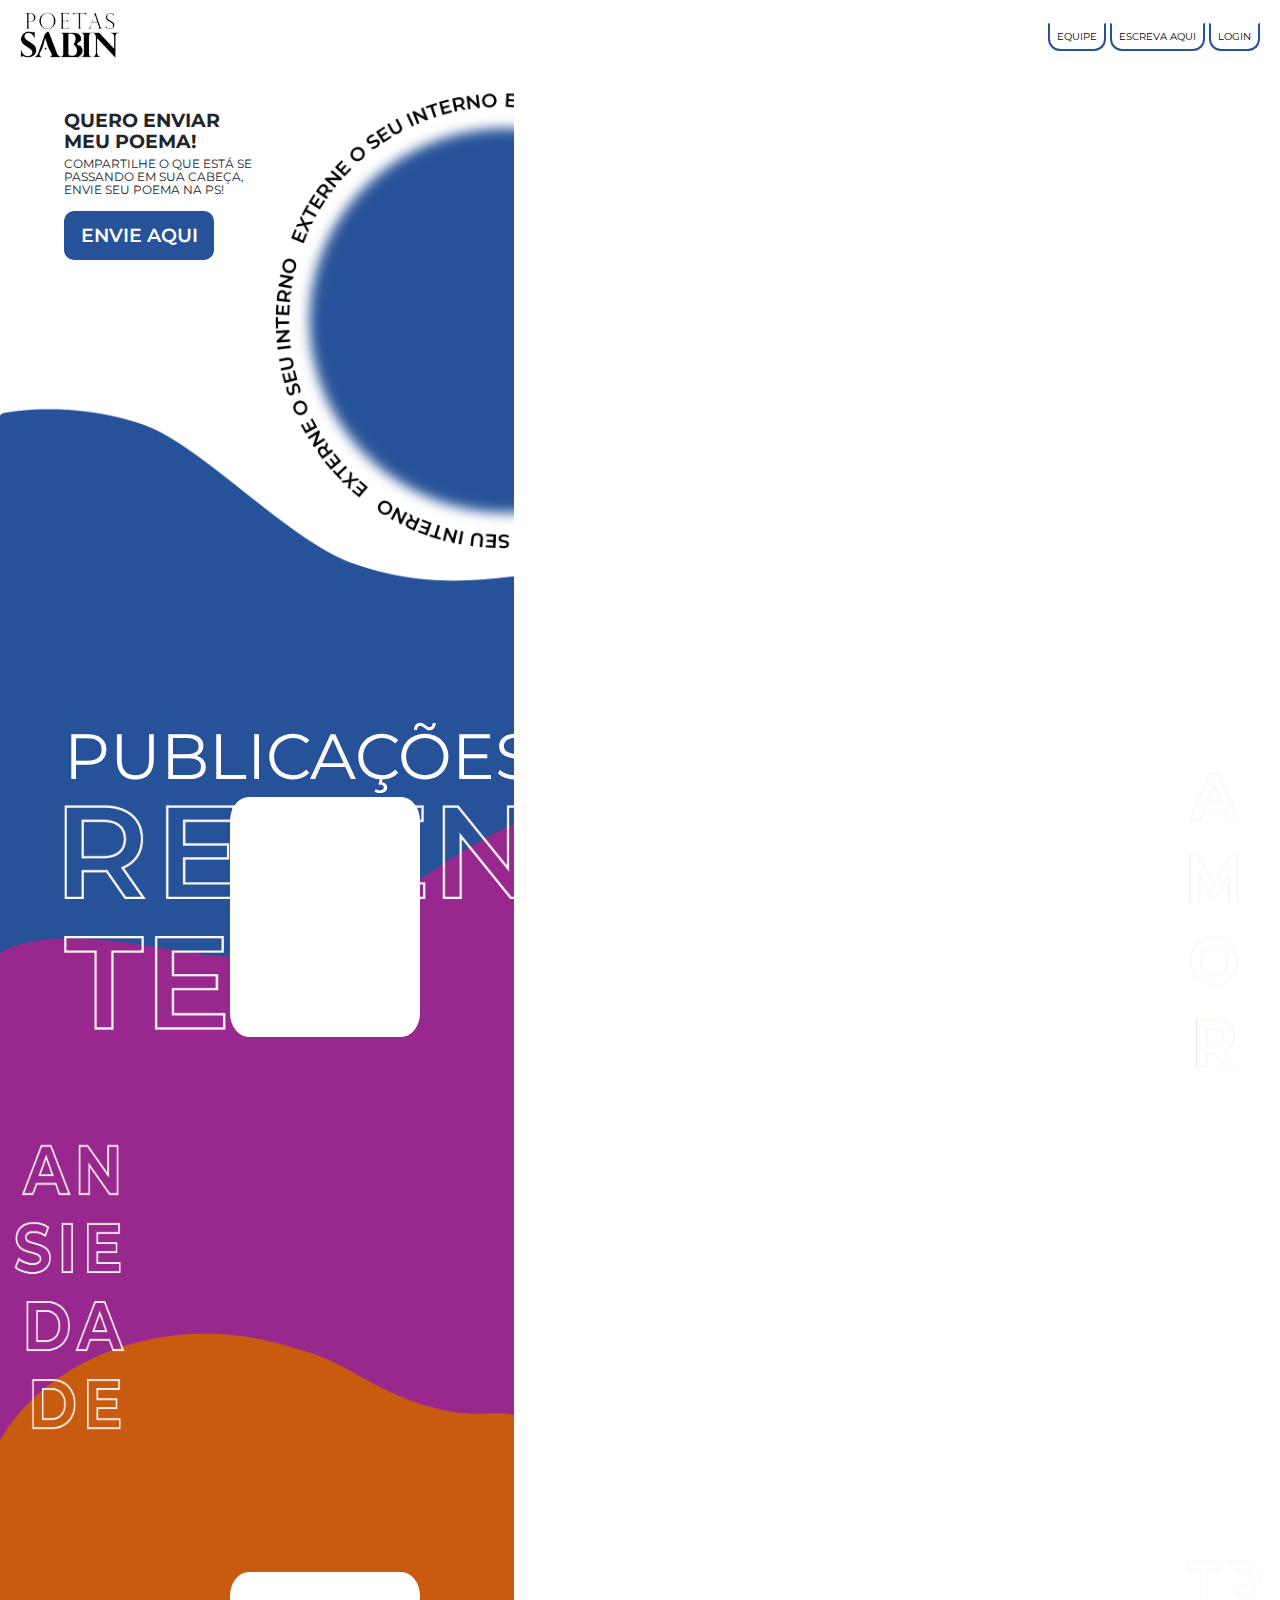
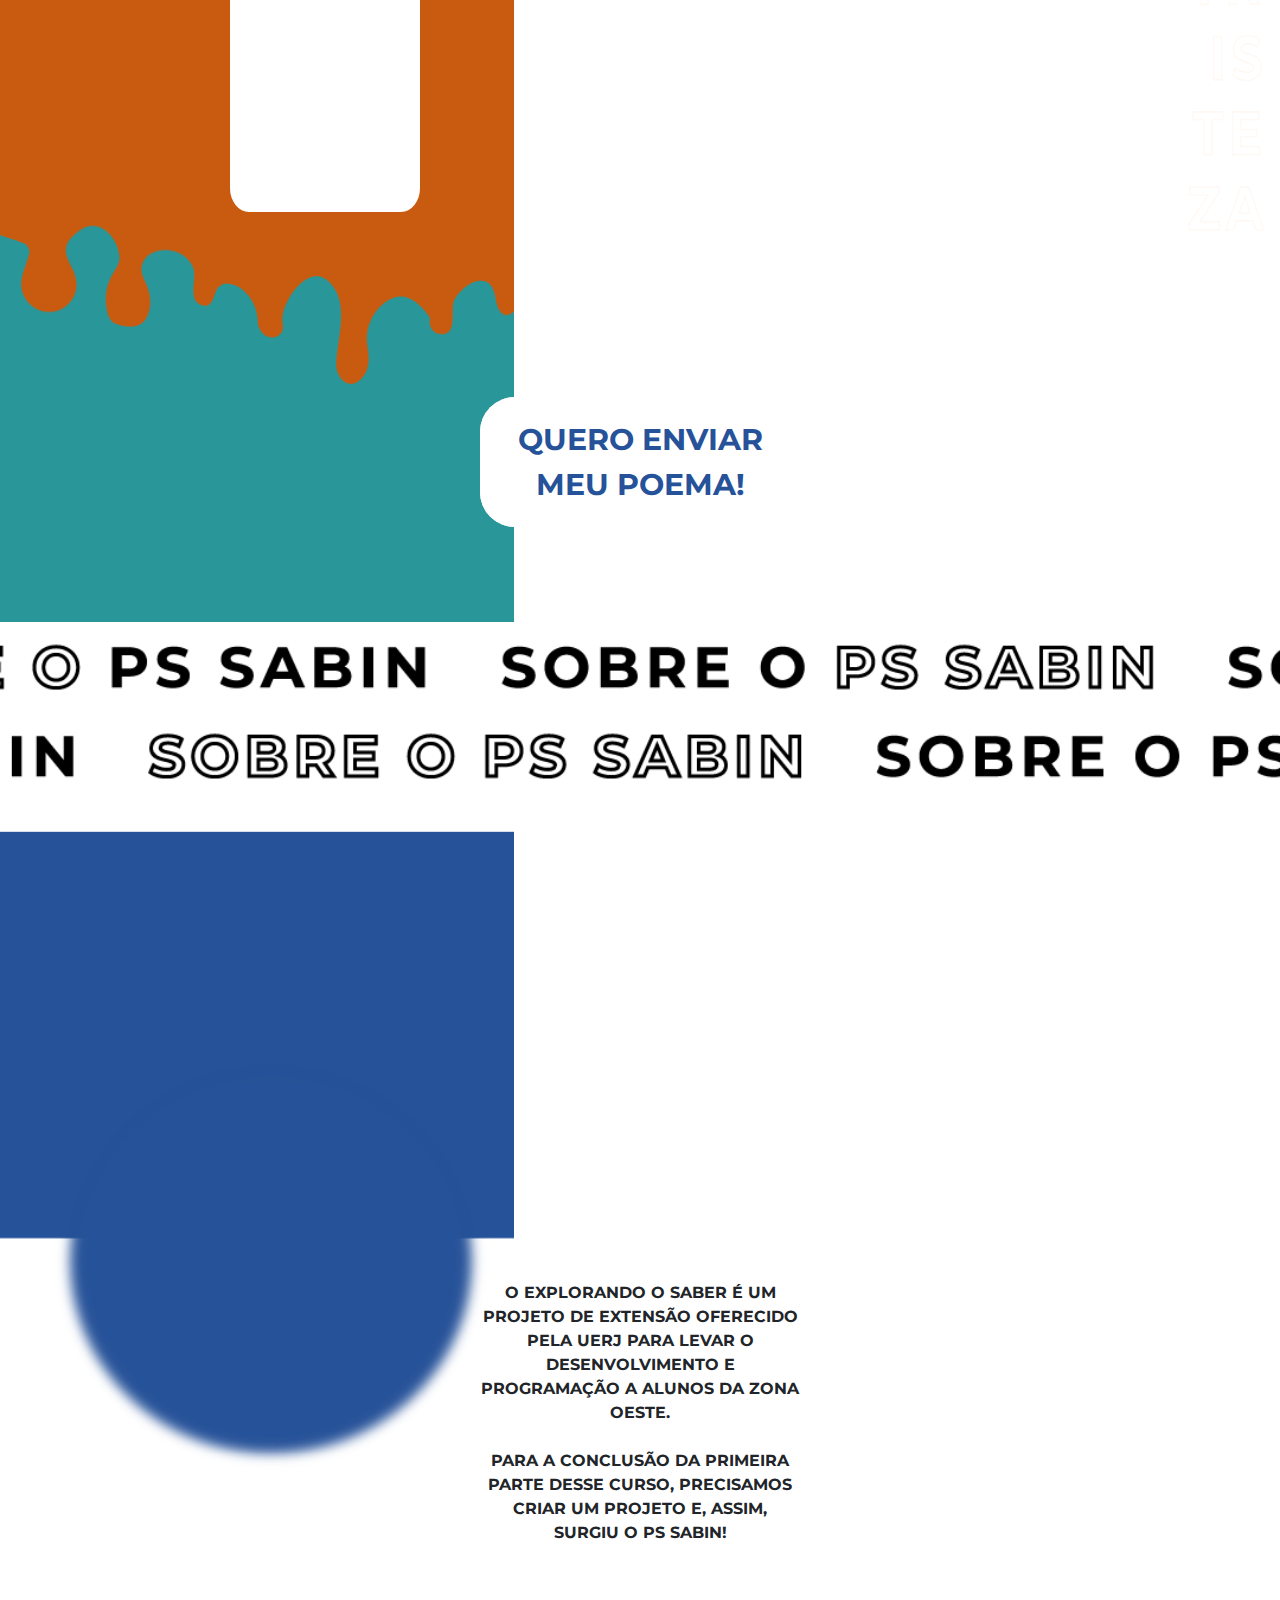
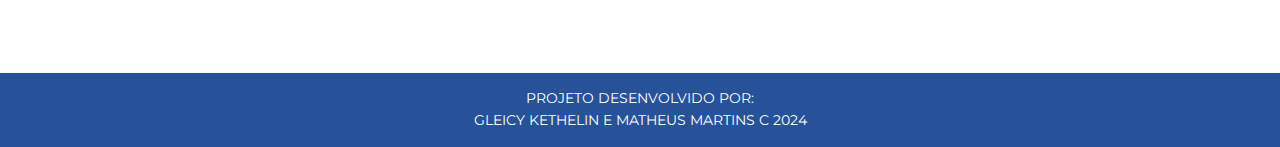
==== commit 80d0ba6f: "landing page pronta (outra tela)" ====
--- a/pssabin/index.html
+++ b/pssabin/index.html
@@ -109,9 +109,11 @@
           </div>
         </article>
         <div class="containerbuttonqueroenviar">
-          <div class="buttonqueroenviar">
-            <p>QUERO ENVIAR<br>MEU POEMA!</p>
-          </div>
+          <a class="buttonqueroenviar" href="escreva.aqui.html">
+            <div class="buttonqueroenviar">
+              <p>QUERO ENVIAR<br>MEU POEMA!</p>
+            </div>
+          </a>
         </div>
         <img class="imgsobreops" src="imagens/1x/imgPrancheta 1.png" alt="sobre o pssabin">
         <section class="comosurgiu">
--- a/pssabin/styles/style.css
+++ b/pssabin/styles/style.css
@@ -11,7 +11,7 @@
 
     body{
         background-image: url(../imagens/1x/imgPrancheta\ 7.png);
-        background-size: cover;
+        background-size: contain;
         background-repeat: no-repeat;
     }
 
@@ -54,12 +54,20 @@
     header > div.containernav > nav > ul > li {
         list-style: none;
         display: inline-block;
+        
+        margin: 0px;
+    }
+
+    header > div.containernav > nav > ul {
+        margin-bottom: 0px;
+        padding-left: 0px;
     }
 
     div#logo > a > img {
         width: 100px;
     }
-
+    nav {
+    }
 
     .escrevaaqui , .login , .equipe, .perfil {
         background-color: #ffffff;
@@ -139,9 +147,8 @@
     /* Poemas Recentes*/
     
     article.poemasrecentes{
-        display: flex;
-        flex-flow: column;
-        height: 500px;
+        width: 100%;
+        height: 368px;
         z-index: 1;
     }
 
@@ -151,7 +158,7 @@
         z-index: 1;
         
         padding-left: 5%;
-        padding-top: 35%;
+        padding-top: 20%;
     }
 
     div.textrecentes > span > p { 
@@ -172,7 +179,7 @@
         justify-content: center;
 
         width: 100%;
-        height: 15vh;
+        height: 19vh;
 
 
         z-index: 1;
@@ -183,12 +190,310 @@
 
         background-color: #ffffff;
         width: 190px;
-        height: 240px;
+        height: 200px;
         border-radius: 10%;
 
         z-index: 1;
     }
 
+    /*Poemas Amor*/
+
+    article.poemasamor{
+        display: flex;
+        flex-flow: row nowrap;
+
+        width: 100%;
+        height: 327px;
+        z-index: 1;
+    }
+
+    div.containerpoemasamor{
+        display: flex;
+        flex-flow: row-reverse;
+
+        justify-content: space-between;
+
+        width: 100%;
+        height: 340px;
+    }
+
+    div.textamor{
+        display: flex;
+        justify-content: center;
+        align-items: center;
+
+        height: 350px;
+    }
+
+    div.textamor > img {
+        width: 90%;
+        height: 70%;
+    }
+
+    div#poemasamorcontainer{
+        display: flex;
+
+        justify-content: center;
+        align-items: center;
+
+        margin-left: 18%;
+
+    }
+
+    div#poemasamor{
+        background-color: #ffffff;
+        width: 190px;
+        height: 210px;
+        border-radius: 10%;
+    }
+
+    /*Poemas Ansiedade*/
+
+    article.poemasansiedade{
+        display: flex;
+        flex-flow: row nowrap;
+
+        width: 100%;
+        height: 362px;
+        z-index: 1;
+    }
+
+    div.containerpoemasansiedade{
+        display: flex;
+        flex-flow: row;
+
+        justify-content: space-between;
+
+        width: 100%;
+        height: 340px;
+    }
+
+    div.textansiedade{
+        display: flex;
+        justify-content: center;
+        align-items: center;
+
+        height: 350px;
+    }
+
+    div.textansiedade > img {
+        width: 85%;
+        height: 75%;
+    }
+
+    div#poemasansiedadecontainer{
+        display: flex;
+
+        justify-content: center;
+        align-items: center;
+
+        margin-right: 15%;
+
+    }
+
+    div#poemasansiedade{
+        background-color: #ffffff;
+        width: 190px;
+        height: 210px;
+        border-radius: 10%;
+    }
+    /* Poemas Tristeza*/
+
+    article.poemastristeza{
+        display: flex;
+        flex-flow: row nowrap;
+
+        width: 100%;
+        height: 362px;
+        z-index: 1;
+    }
+
+    div.containerpoemastristeza{
+        display: flex;
+        flex-flow: row-reverse;
+
+        justify-content: space-between;
+
+        width: 100%;
+        height: 340px;
+    }
+
+    div.texttristeza{
+        display: flex;
+        justify-content: center;
+        align-items: center;
+
+        height: 350px;
+    }
+
+    div.texttristeza > img {
+        width: 80%;
+        height: 70%;
+    }
+
+    div#poemastristezacontainer{
+        display: flex;
+
+        justify-content: center;
+        align-items: center;
+
+        margin-left: 18%;
+
+    }
+
+    div#poemastristeza{
+        background-color: #ffffff;
+        width: 190px;
+        height: 210px;
+        border-radius: 10%;
+    }
+    /*Button quero enviar*/
+
+    .containerbuttonqueroenviar{
+        display: flex;
+
+        justify-content: center;
+
+        height: 305px;
+    }
+
+    .buttonqueroenviar{
+
+        display: flex;
+
+        justify-content: center;
+        align-items: center;
+
+        background-color: #ffffff;
+
+        width: 320px;
+        height: 130px;
+
+        border-radius: 35px;
+
+        margin: auto;
+    }
+
+    div.buttonqueroenviar > p {
+
+        font-size: 1.9em;
+
+        font-weight: 700;
+
+        margin: 0px;
+        text-align: center;
+    }
+
+    img.imgsobreops{
+
+        width: 100%;
+    }
+
+    /*Button quero enviar*/
+
+    .containerbuttonqueroenviar{
+        display: flex;
+
+        justify-content: center;
+
+        height: 250px;
+    }
+
+    .buttonqueroenviar{
+
+        color: #265299;
+
+        display: flex;
+
+        justify-content: center;
+        align-items: center;
+
+        background-color: #ffffff;
+
+        width: 75%;
+        height: 50%;
+
+        border-radius: 35px;
+
+        margin: auto;
+
+        text-decoration: none;
+    }
+
+    div.buttonqueroenviar > p {
+
+        font-size: 1.5em;
+
+        font-weight: 700;
+
+        margin: 0px;
+        text-align: center;
+    }
+
+    img.imgsobreops{
+
+        width: 100%;
+    }
+
+    /*Como Surigu*/
+
+    section.comosurgiu{
+        display: flex;
+        flex-flow: column;
+        justify-content: center;
+        align-items: center;
+    }
+
+    .comosurgiutext{
+        color: #ffffff;
+
+        margin-bottom: 0px;
+        margin-top: 8%;
+        margin-left: 5%;
+
+        font-size: 2em;
+        font-weight: 700;
+        line-height: 1em;
+
+        text-align: center;
+    }
+
+    .projetotext{
+        margin-top: 22%;
+        margin-bottom: 0px;
+
+        width: 320px;
+
+        font-weight: 700;
+        text-align: center;
+        text-justify: auto;
+
+        
+    }
+
+    footer{
+
+        background-color: #265299;
+        color: #ffffff;
+
+        font-size: 0.9em;
+
+        margin-top: 10%;
+        padding: 15px;
+
+        text-align: center;
+
+    }
+    footer > p  {
+        margin-bottom: 0px;
+    } 
+
+    footer > p > a {
+
+        color: #ffffff;
+        text-decoration: none;
+    } 
+
     /*Escreva Aqui*/
 
     .containerlogin{
@@ -198,7 +503,6 @@
 
         margin-top: 50px;
     }
-
 
 
     /*.circulo{
@@ -217,7 +521,7 @@
          */
    
 
+
     
     
-    
-
+
--- a/pssabin/styles/style_s20.css
+++ b/pssabin/styles/style_s20.css
@@ -360,6 +360,8 @@
 
     .buttonqueroenviar{
 
+        color: #265299;
+
         display: flex;
 
         justify-content: center;
@@ -373,6 +375,8 @@
         border-radius: 35px;
 
         margin: auto;
+
+        text-decoration: none;
     }
 
     div.buttonqueroenviar > p {
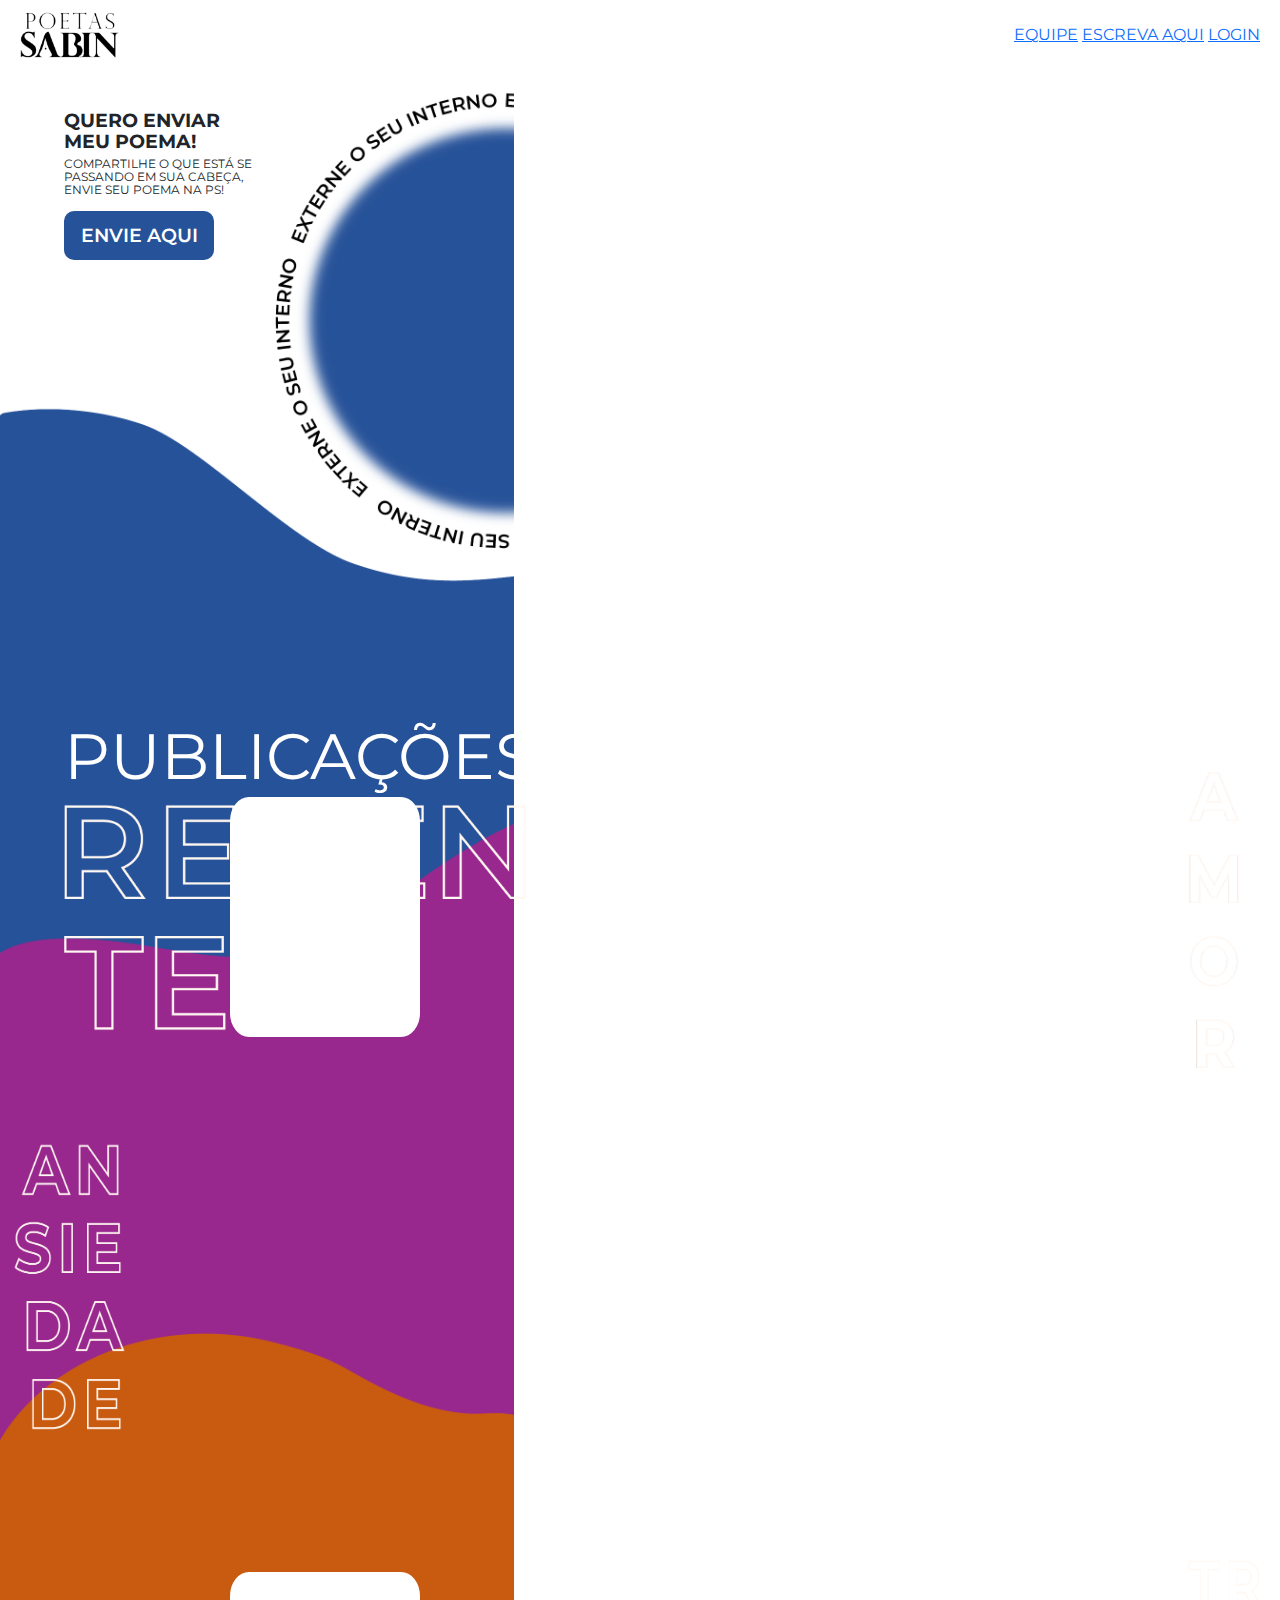
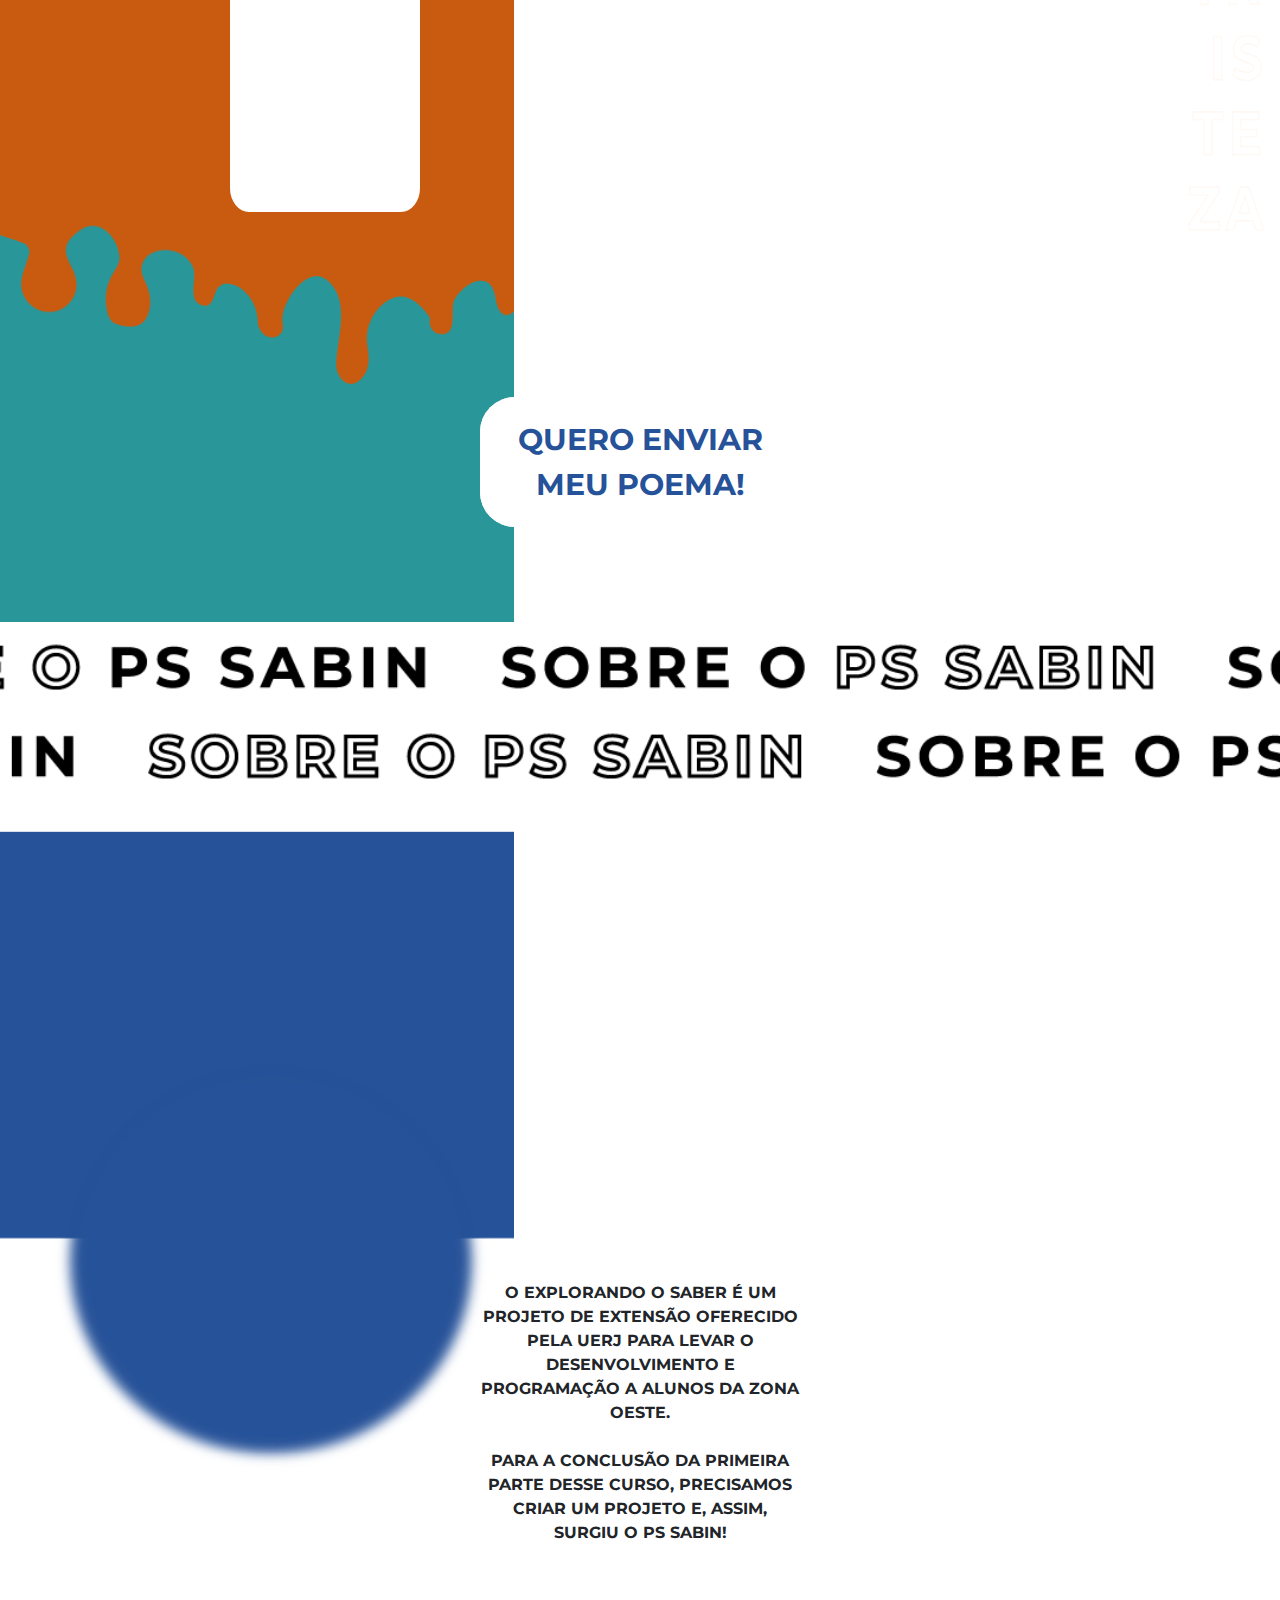
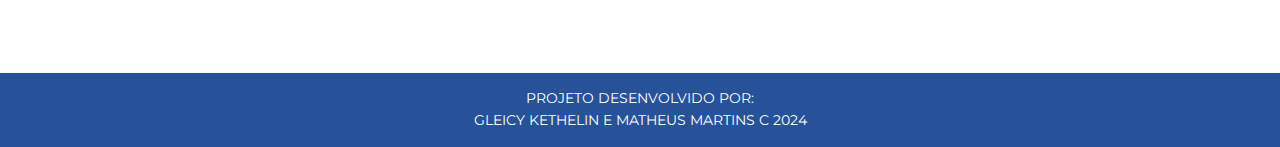
==== commit 28887ce9: "pagina de login pronta" ====
--- a/pssabin/index.html
+++ b/pssabin/index.html
@@ -39,9 +39,9 @@
       <div class="containernav">
         <nav>
           <ul>
-            <li><a class="equipe" href="equipe.html">EQUIPE</a></li>
-            <li><a class="escrevaaqui" href="escreva.aqui.html">ESCREVA AQUI</a></li>
-            <li><a class="login" href="login.html">LOGIN</a></li>
+            <li><a class="navequipe" href="equipe.html">EQUIPE</a></li>
+            <li><a class="navescrevaaqui" href="escreva.aqui.html">ESCREVA AQUI</a></li>
+            <li><a class="navlogin" href="login.html">LOGIN</a></li>
             
           </ul>
         </nav>
--- a/pssabin/styles/style.css
+++ b/pssabin/styles/style.css
@@ -69,7 +69,7 @@
     nav {
     }
 
-    .escrevaaqui , .login , .equipe, .perfil {
+    nav > a {
         background-color: #ffffff;
         color: black;
         font-weight: normal;
--- a/pssabin/styles/style_s20.css
+++ b/pssabin/styles/style_s20.css
@@ -70,7 +70,7 @@
     nav {
     }
 
-    .escrevaaqui , .login , .equipe, .perfil {
+    nav > a {
         background-color: #ffffff;
         color: black;
         font-weight: normal;
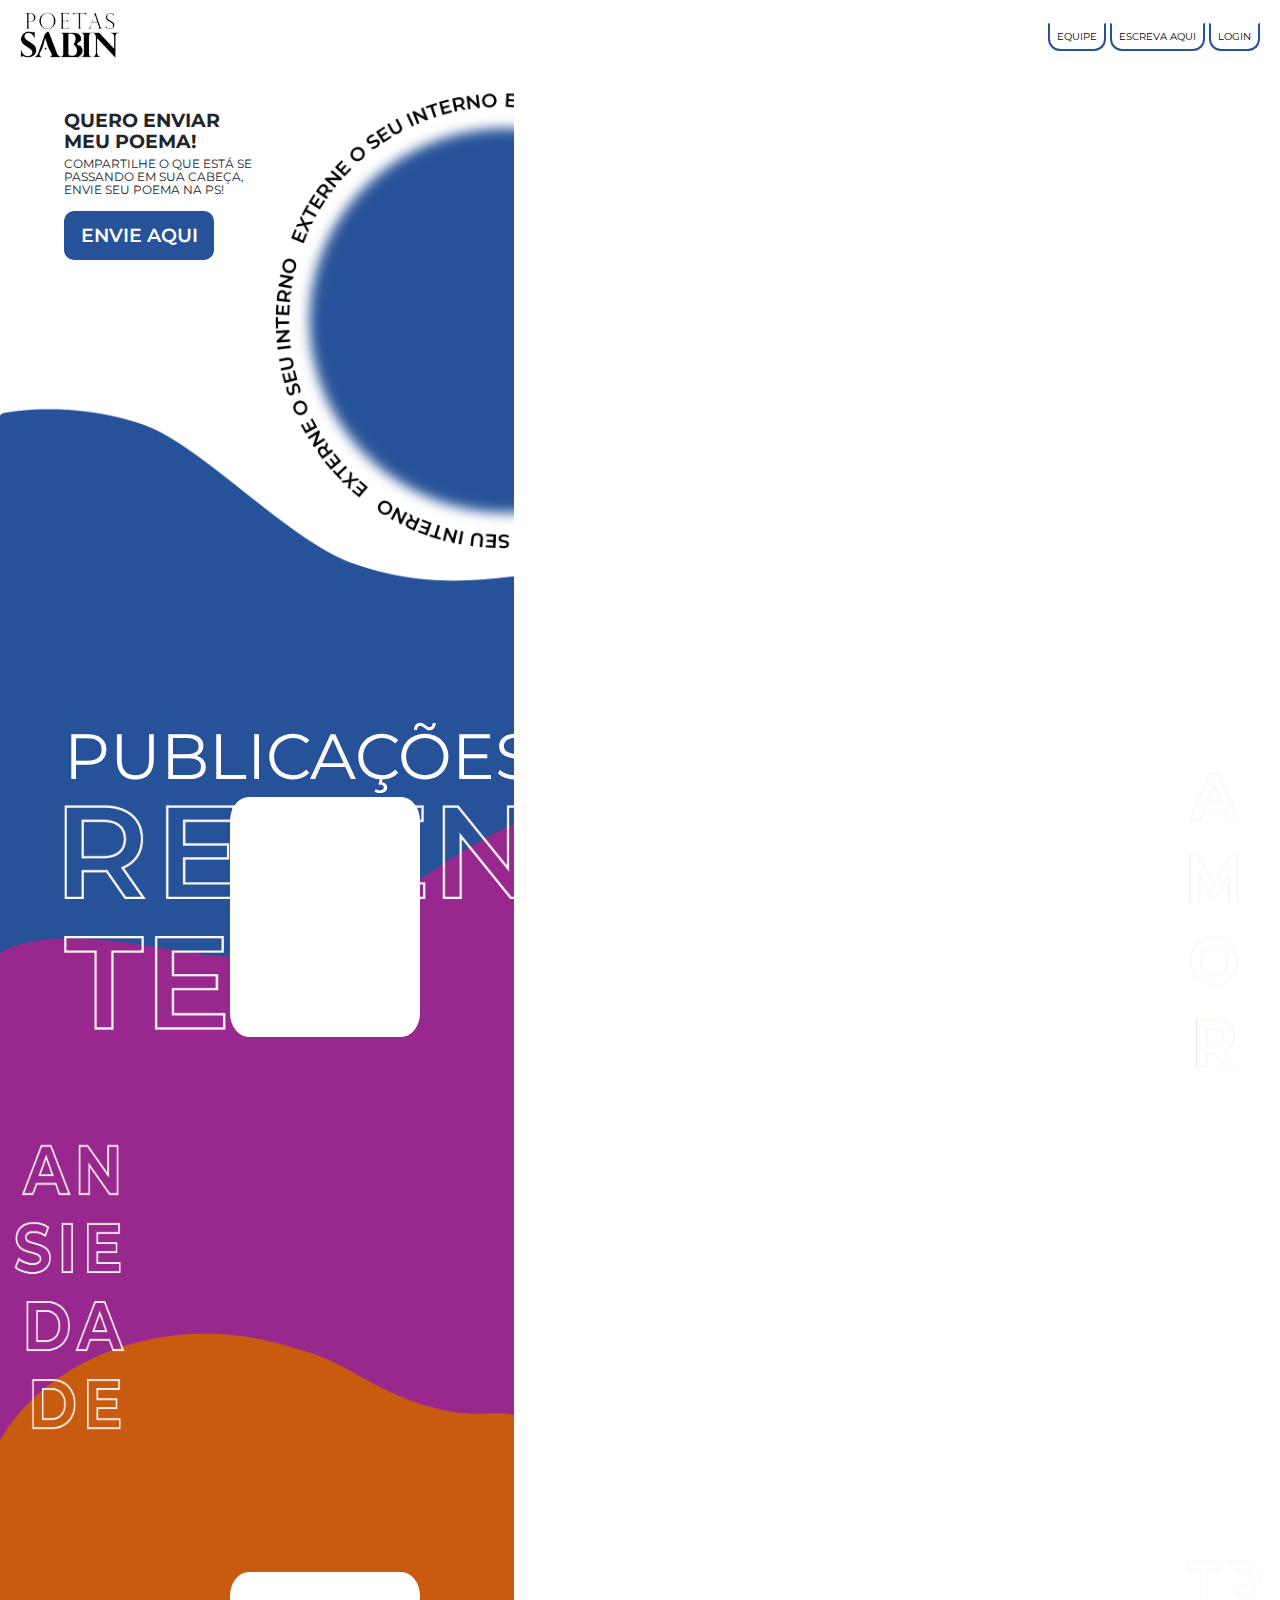
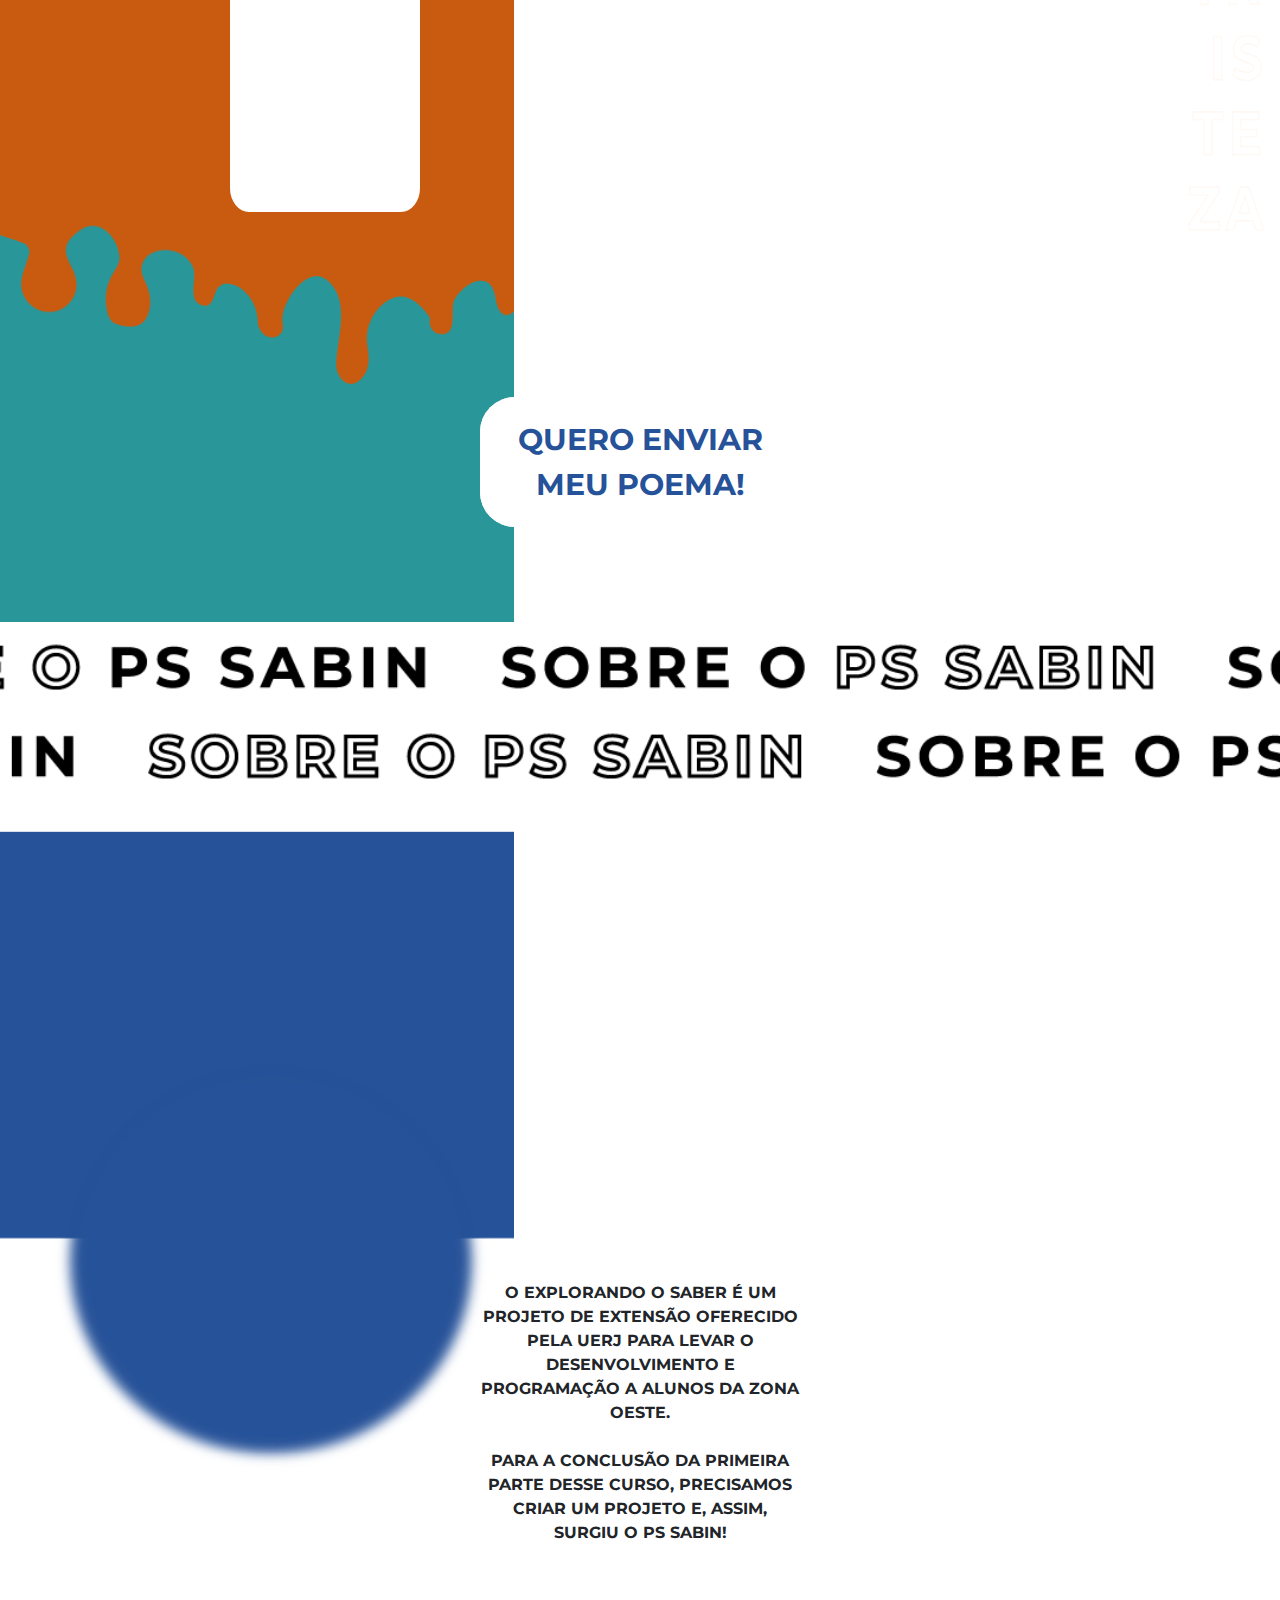
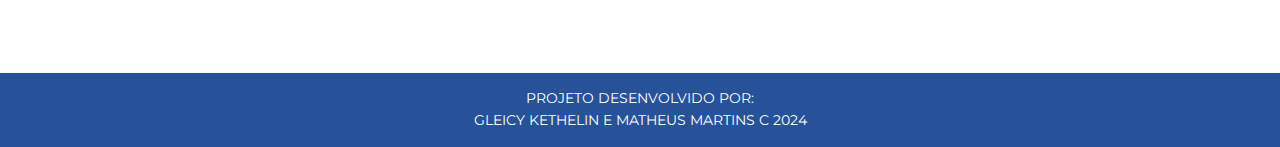
==== commit 4e1e913d: "js adds" ====
--- a/pssabin/index.html
+++ b/pssabin/index.html
@@ -7,8 +7,8 @@
 
     <link rel="shortcut icon" href="imagens/favicon.ico" type="image/x-icon" />
     <!--Media Queries-->
-    <link rel="stylesheet" href="styles/style.css" media="screen"/>
-    <link rel="stylesheet" href="styles/style_s20.css" media="screen"/>
+    <link rel="stylesheet" href="styles/style.css" media="screen" />
+    <link rel="stylesheet" href="styles/style_s20.css" media="screen" />
 
     <link rel="stylesheet" href="styles/style.pc.css" />
 
@@ -21,7 +21,6 @@
     />
 
     <!--Scripts-->
-    <link rel="javascript" href="script/script.js" />
     <script
       src="https://cdn.jsdelivr.net/npm/bootstrap@5.3.3/dist/js/bootstrap.bundle.min.js"
       integrity="sha384-YvpcrYf0tY3lHB60NNkmXc5s9fDVZLESaAA55NDzOxhy9GkcIdslK1eN7N6jIeHz"
@@ -40,90 +39,116 @@
         <nav>
           <ul>
             <li><a class="navequipe" href="equipe.html">EQUIPE</a></li>
-            <li><a class="navescrevaaqui" href="escreva.aqui.html">ESCREVA AQUI</a></li>
+            <li>
+              <a id="escAqAnc" class="navescreva" href="escreva.aqui.html"
+                >ESCREVA AQUI</a
+              >
+            </li>
             <li><a class="navlogin" href="login.html">LOGIN</a></li>
-            
           </ul>
         </nav>
       </div>
     </header>
 
     <main>
-          <div class="containerpart1">
-            <div class="qrenviar">
-              <strong><p>QUERO ENVIAR MEU POEMA!</p></strong>
-              <p>
-                COMPARTILHE O QUE ESTÁ SE PASSANDO EM SUA CABEÇA, ENVIE SEU POEMA
-                NA PS!
-              </p>
-              <div class="envieaqui">
-                <a class="" href="escreva.aqui.html">ENVIE AQUI</a>
-              </div>
+      <div class="containerpart1">
+        <div class="qrenviar">
+          <strong><p>QUERO ENVIAR MEU POEMA!</p></strong>
+          <p>
+            COMPARTILHE O QUE ESTÁ SE PASSANDO EM SUA CABEÇA, ENVIE SEU POEMA NA
+            PS!
+          </p>
+          <div class="envieaqui">
+            <a class="" href="escreva.aqui.html">ENVIE AQUI</a>
+          </div>
+        </div>
+      </div>
+      <article class="poemasrecentes">
+        <div class="containerpoemasrecentes">
+          <div class="textrecentes">
+            <span><p>PUBLICAÇÕES</p></span>
+            <p><img src="imagens/Ativo 1.png" alt="recentes" /></p>
+            <div id="poemasrecentescontainer">
+              <!--Area de poemas recentes para a landing page-->
+              <div id="poemasrecentesarea"></div>
             </div>
           </div>
-          <article class="poemasrecentes">
-            <div class="containerpoemasrecentes">
-              <div class="textrecentes">
-                <span><p>PUBLICAÇÕES</p></span>
-                <p><img src="imagens/Ativo 1.png" alt="recentes"></p>
-                <div id="poemasrecentescontainer">
-                  <!--Area de poemas recentes para a landing page-->
-                  <div id="poemasrecentesarea"></div>
-                </div>
-              </div>
-          </article>
         </div>
-        <article class="poemasamor">
-          <div class="containerpoemasamor">
-            <div class="textamor">
-              <img src="imagens/amorobjeto.png" alt="amor">
-            </div>
-            <div id="poemasamorcontainer">
-              <!--Area de poemas recentes para a landing page-->
-              <div id="poemasamor"></div>
-            </div>
+      </article>
+      <article class="poemasamor">
+        <div class="containerpoemasamor">
+          <div class="textamor">
+            <img src="imagens/amorobjeto.png" alt="amor" />
           </div>
-        </article>
+          <div id="poemasamorcontainer">
+            <!--Area de poemas recentes para a landing page-->
+            <div id="poemasamor"></div>
+          </div>
+        </div>
+      </article>
 
-        <article class="poemasansiedade">
-          <div class="containerpoemasansiedade">
-            <div class="textansiedade">
-              <img src="imagens/ansiedadeobjeto.png" alt="ansiedade">
-            </div>
-            <div id="poemasansiedadecontainer">
-              <!--Area de poemas recentes para a landing page-->
-              <div id="poemasansiedade"></div>
-            </div>
+      <article class="poemasansiedade">
+        <div class="containerpoemasansiedade">
+          <div class="textansiedade">
+            <img src="imagens/ansiedadeobjeto.png" alt="ansiedade" />
           </div>
-        </article>
+          <div id="poemasansiedadecontainer">
+            <!--Area de poemas recentes para a landing page-->
+            <div id="poemasansiedade"></div>
+          </div>
+        </div>
+      </article>
 
-        <article class="poemastristeza">
-          <div class="containerpoemastristeza">
-            <div class="texttristeza">
-              <img src="imagens/1x/tristezaobjeto.png" alt="tristeza">
-            </div>
-            <div id="poemastristezacontainer">
-              <!--Area de poemas recentes para a landing page-->
-              <div id="poemastristeza"></div>
-            </div>
+      <article class="poemastristeza">
+        <div class="containerpoemastristeza">
+          <div class="texttristeza">
+            <img src="imagens/1x/tristezaobjeto.png" alt="tristeza" />
           </div>
-        </article>
-        <div class="containerbuttonqueroenviar">
-          <a class="buttonqueroenviar" href="escreva.aqui.html">
-            <div class="buttonqueroenviar">
-              <p>QUERO ENVIAR<br>MEU POEMA!</p>
-            </div>
-          </a>
+          <div id="poemastristezacontainer">
+            <!--Area de poemas recentes para a landing page-->
+            <div id="poemastristeza"></div>
+          </div>
         </div>
-        <img class="imgsobreops" src="imagens/1x/imgPrancheta 1.png" alt="sobre o pssabin">
-        <section class="comosurgiu">
-          <p class="comosurgiutext">COMO <br> SURGIU?</p>
-          <p class="projetotext">O EXPLORANDO O SABER É UM PROJETO DE EXTENSÃO OFERECIDO PELA UERJ PARA LEVAR O DESENVOLVIMENTO E PROGRAMAÇÃO A ALUNOS DA ZONA OESTE. <br><br> PARA A CONCLUSÃO DA PRIMEIRA PARTE DESSE CURSO, PRECISAMOS CRIAR UM PROJETO E, ASSIM, SURGIU O PS SABIN!</p>
-        </section>
-      
+      </article>
+      <div class="containerbuttonqueroenviar">
+        <a class="buttonqueroenviar" href="escreva.aqui.html">
+          <div class="buttonqueroenviar">
+            <p>QUERO ENVIAR<br />MEU POEMA!</p>
+          </div>
+        </a>
+      </div>
+      <img
+        class="imgsobreops"
+        src="imagens/1x/imgPrancheta 1.png"
+        alt="sobre o pssabin"
+      />
+      <section class="comosurgiu">
+        <p class="comosurgiutext">
+          COMO <br />
+          SURGIU?
+        </p>
+        <p class="projetotext">
+          O EXPLORANDO O SABER É UM PROJETO DE EXTENSÃO OFERECIDO PELA UERJ PARA
+          LEVAR O DESENVOLVIMENTO E PROGRAMAÇÃO A ALUNOS DA ZONA OESTE.
+          <br /><br />
+          PARA A CONCLUSÃO DA PRIMEIRA PARTE DESSE CURSO, PRECISAMOS CRIAR UM
+          PROJETO E, ASSIM, SURGIU O PS SABIN!
+        </p>
+      </section>
     </main>
     <footer>
-        <p>PROJETO DESENVOLVIDO POR:<br><a href="https://www.instagram.com/gleicykethelin" target="_blank">GLEICY KETHELIN</a> E <a href="https://www.instagram.com/immath_v7">MATHEUS MARTINS </a> C 2024</p>
+      <p>
+        PROJETO DESENVOLVIDO POR:<br /><a
+          href="https://www.instagram.com/gleicykethelin"
+          target="_blank"
+          >GLEICY KETHELIN</a
+        >
+        E
+        <a href="https://www.instagram.com/immath_v7" target="_blank"
+          >MATHEUS MARTINS
+        </a>
+        C 2024
+      </p>
     </footer>
     <script src="script/script.js"></script>
     <script>
@@ -131,9 +156,15 @@
         if (estado === "on") {
           return true;
         } else if (estado === "off") {
-          alert(
-            "Você precisa estar conectado a uma conta para enviar um poema."
-          );
+          location.assign("login.html");
+          return false;
+        }
+      };
+
+      bttEnv2.onclick = () => {
+        if (estado === "on") {
+          return true;
+        } else if (estado === "off") {
           location.assign("login.html");
           return false;
         }
--- a/pssabin/styles/style.css
+++ b/pssabin/styles/style.css
@@ -66,9 +66,23 @@
     div#logo > a > img {
         width: 100px;
     }
-    nav {
-    }
-
+
+    nav > ul > li > a {
+        background-color: #ffffff;
+        color: black;
+        font-weight: normal;
+        
+        font-size: 0.6em;
+        line-height: 2em;
+        text-decoration: none;
+        padding: 7px;
+
+        border-top: #ffffff 1px solid;
+        border-right: #265299 2.5px solid;
+        border-bottom: #265299 2.5px solid;
+        border-left: #265299 2.5px solid;
+        border-radius: 0px 0px 12px 12px;
+    }
     nav > a {
         background-color: #ffffff;
         color: black;
--- a/pssabin/styles/style_s20.css
+++ b/pssabin/styles/style_s20.css
@@ -67,10 +67,8 @@
     div#logo > a > img {
         width: 100px;
     }
-    nav {
-    }
-
-    nav > a {
+
+    nav > ul > li > a {
         background-color: #ffffff;
         color: black;
         font-weight: normal;
@@ -86,6 +84,23 @@
         border-left: #265299 2.5px solid;
         border-radius: 0px 0px 12px 12px;
     }
+    nav > a {
+        background-color: #ffffff;
+        color: black;
+        font-weight: normal;
+        
+        font-size: 0.6em;
+        line-height: 2em;
+        text-decoration: none;
+        padding: 7px;
+
+        border-top: #ffffff 1px solid;
+        border-right: #265299 2.5px solid;
+        border-bottom: #265299 2.5px solid;
+        border-left: #265299 2.5px solid;
+        border-radius: 0px 0px 12px 12px;
+    }
+
 
     div.containerpart1{
         display: flex;
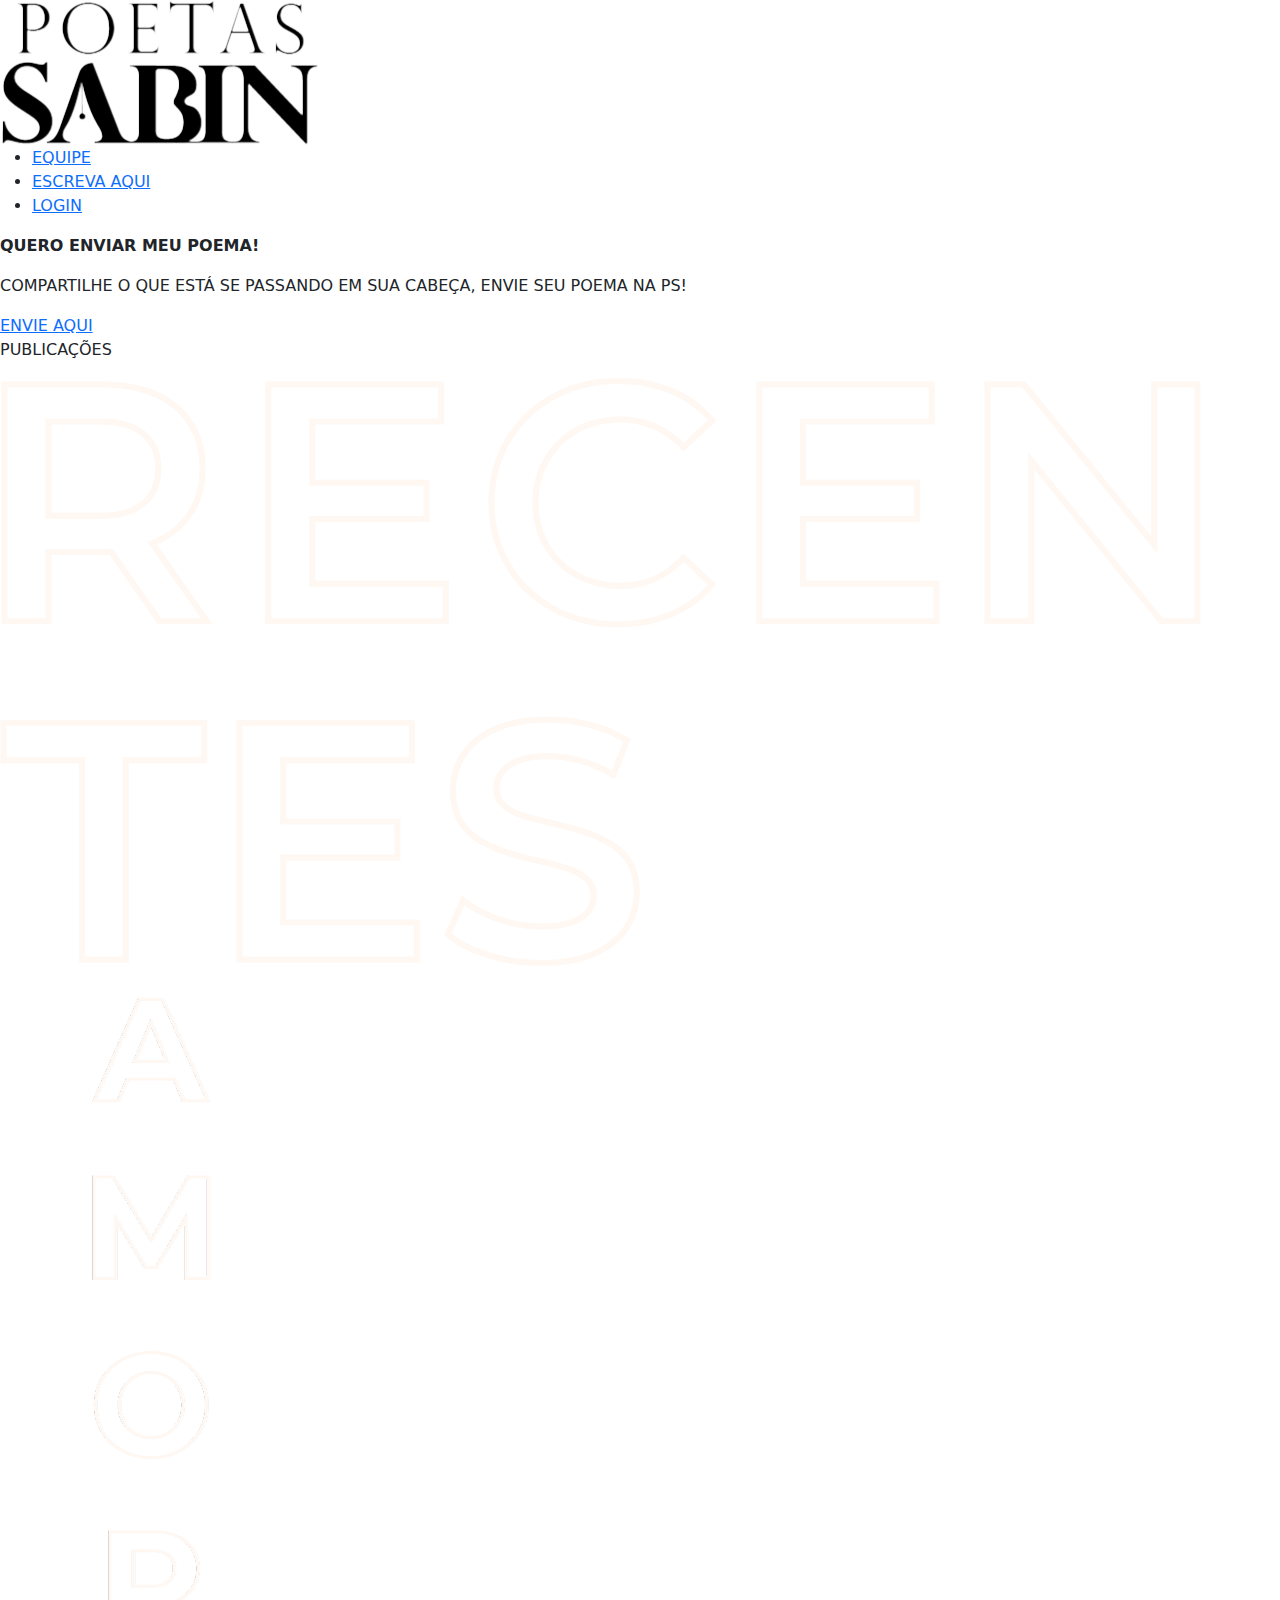
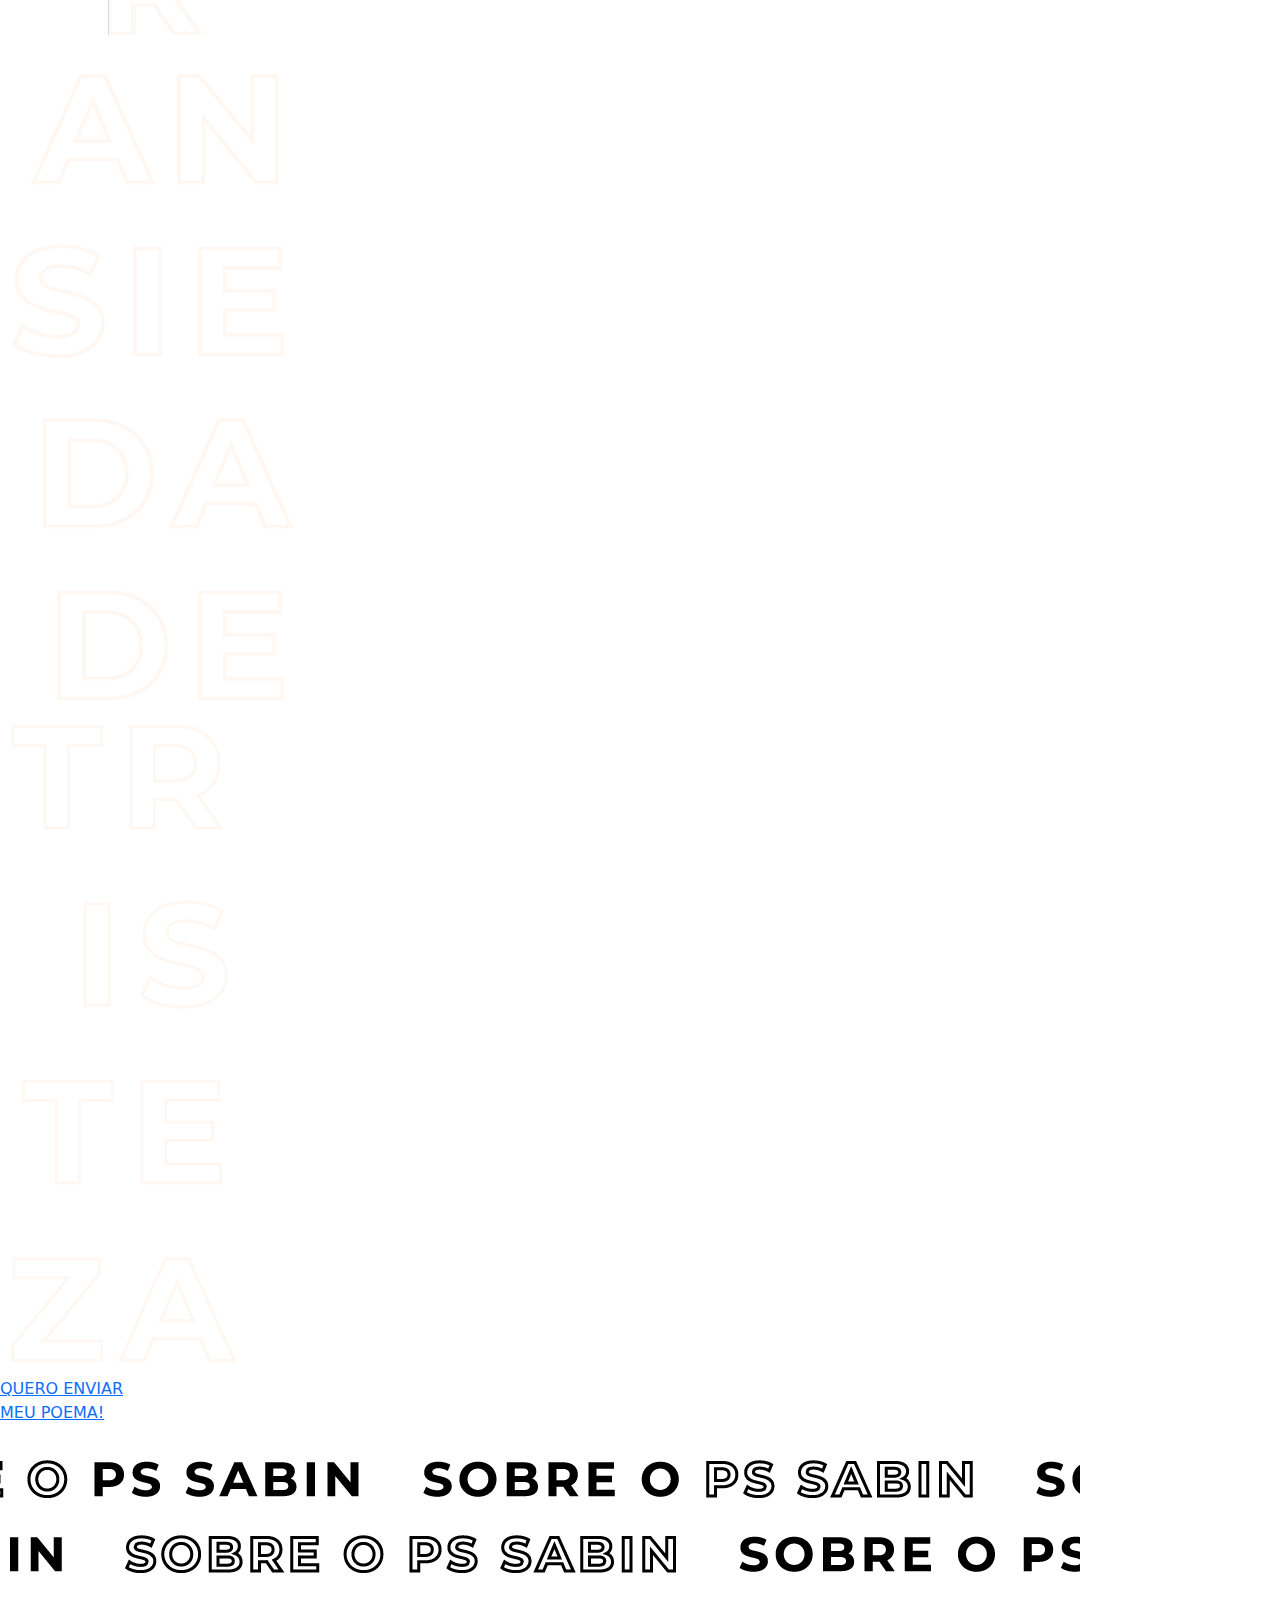
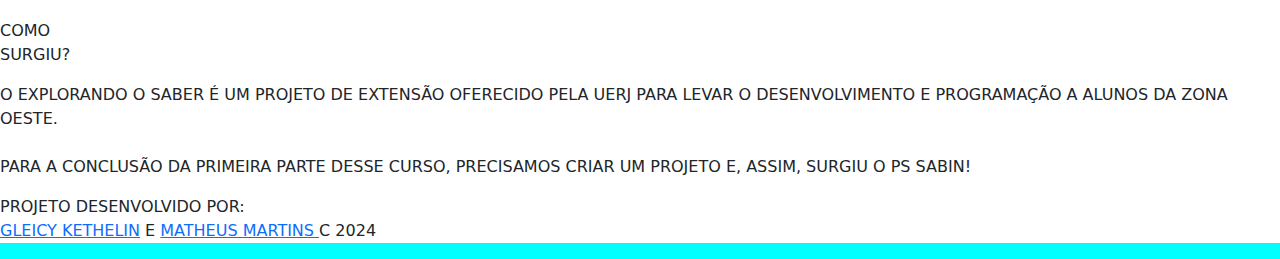
==== commit 7c3f8e6d: "estilo pc equipe" ====
--- a/pssabin/index.html
+++ b/pssabin/index.html
@@ -10,7 +10,7 @@
     <link rel="stylesheet" href="styles/style.css" media="screen" />
     <link rel="stylesheet" href="styles/style_s20.css" media="screen" />
 
-    <link rel="stylesheet" href="styles/style.pc.css" />
+    <link rel="stylesheet" href="styles/style.pc.css" media="screen" />
 
     <!--Bootsstrap-->
     <link
--- a/pssabin/styles/style.css
+++ b/pssabin/styles/style.css
@@ -1,5 +1,6 @@
 @charset "UTF-8";
 @import url('https://fonts.googleapis.com/css2?family=Montserrat:ital,wght@0,100..900;1,100..900&display=swap');
+@media screen and (max-width:412px){
 
 /*index*/
 
@@ -534,8 +535,4 @@
         
          */
    
-
-
-    
-    
-
+}--- a/pssabin/styles/style_s20.css
+++ b/pssabin/styles/style_s20.css
@@ -1,6 +1,6 @@
 @charset "UTF-8";
 
-@media screen and (min-width: 380px) {
+@media screen and (min-width: 412px) and (max-width:911px) {
 /*index*/
 
     * {
